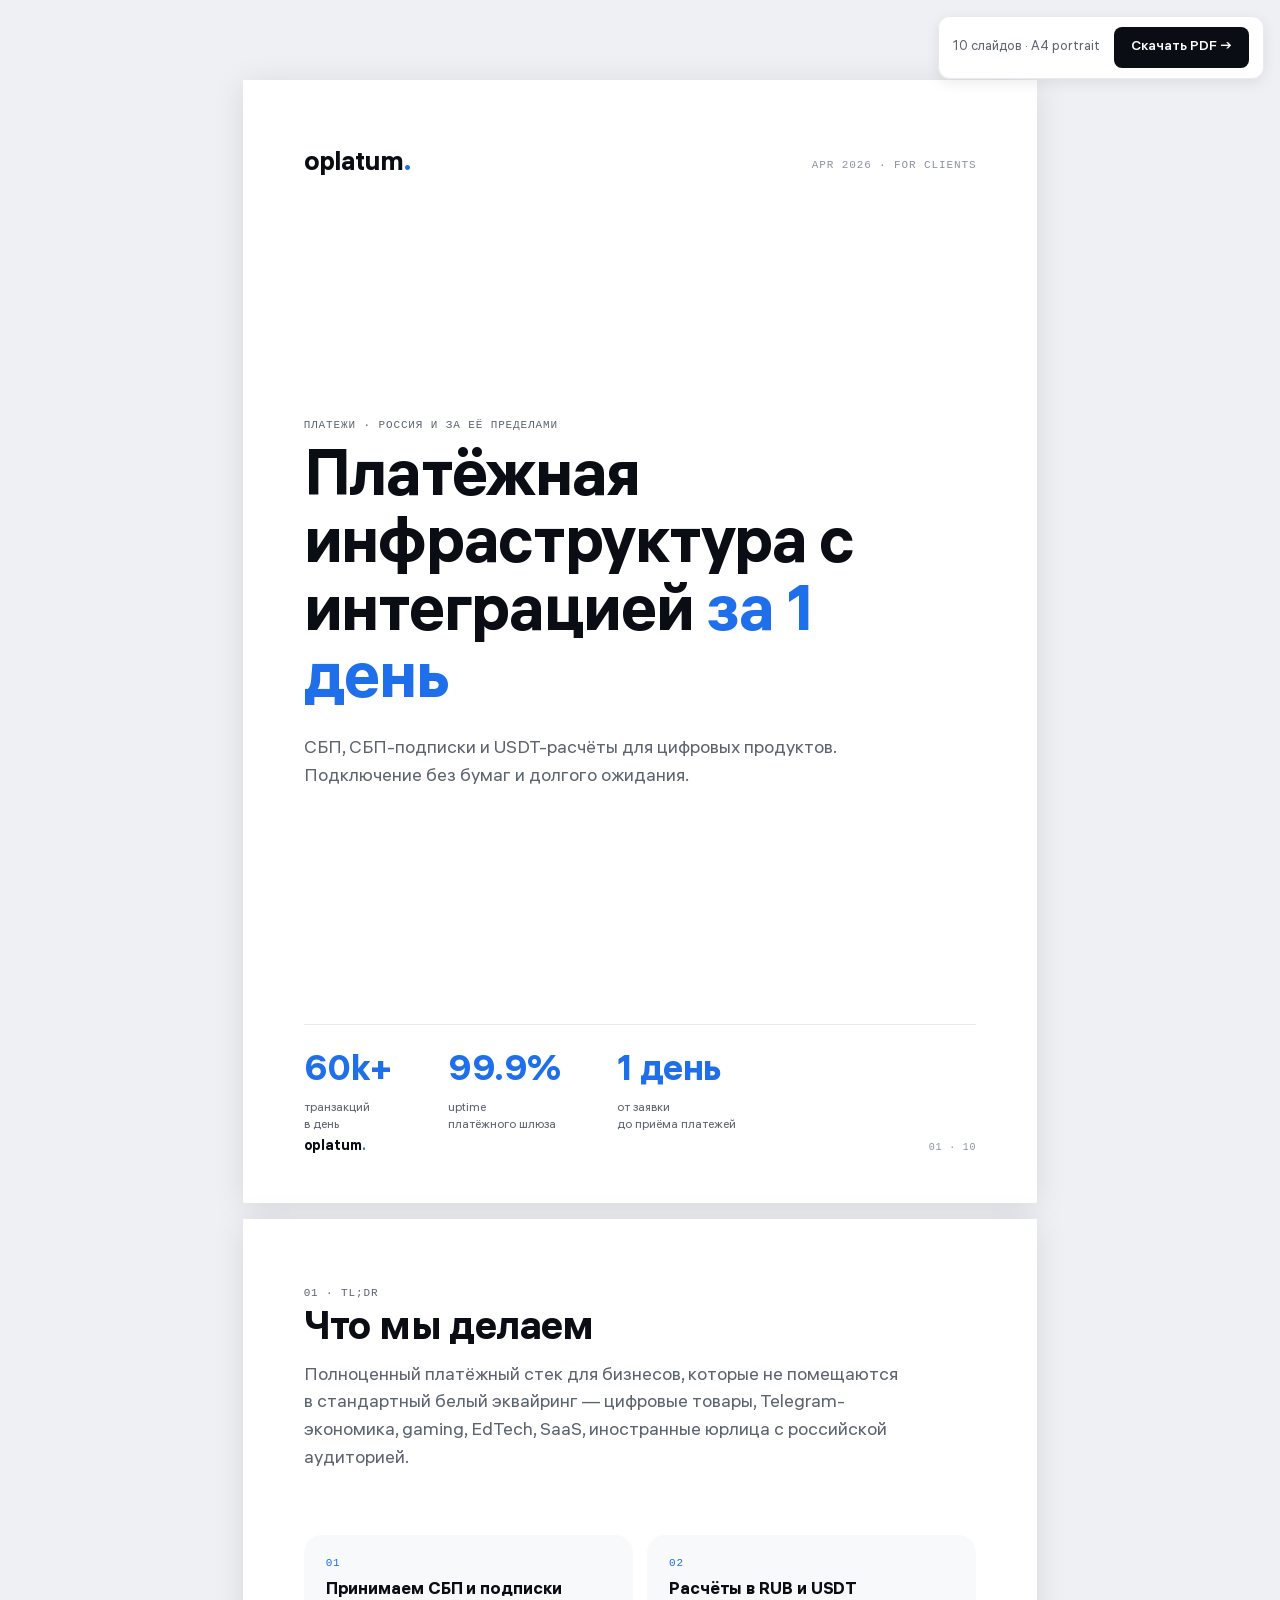
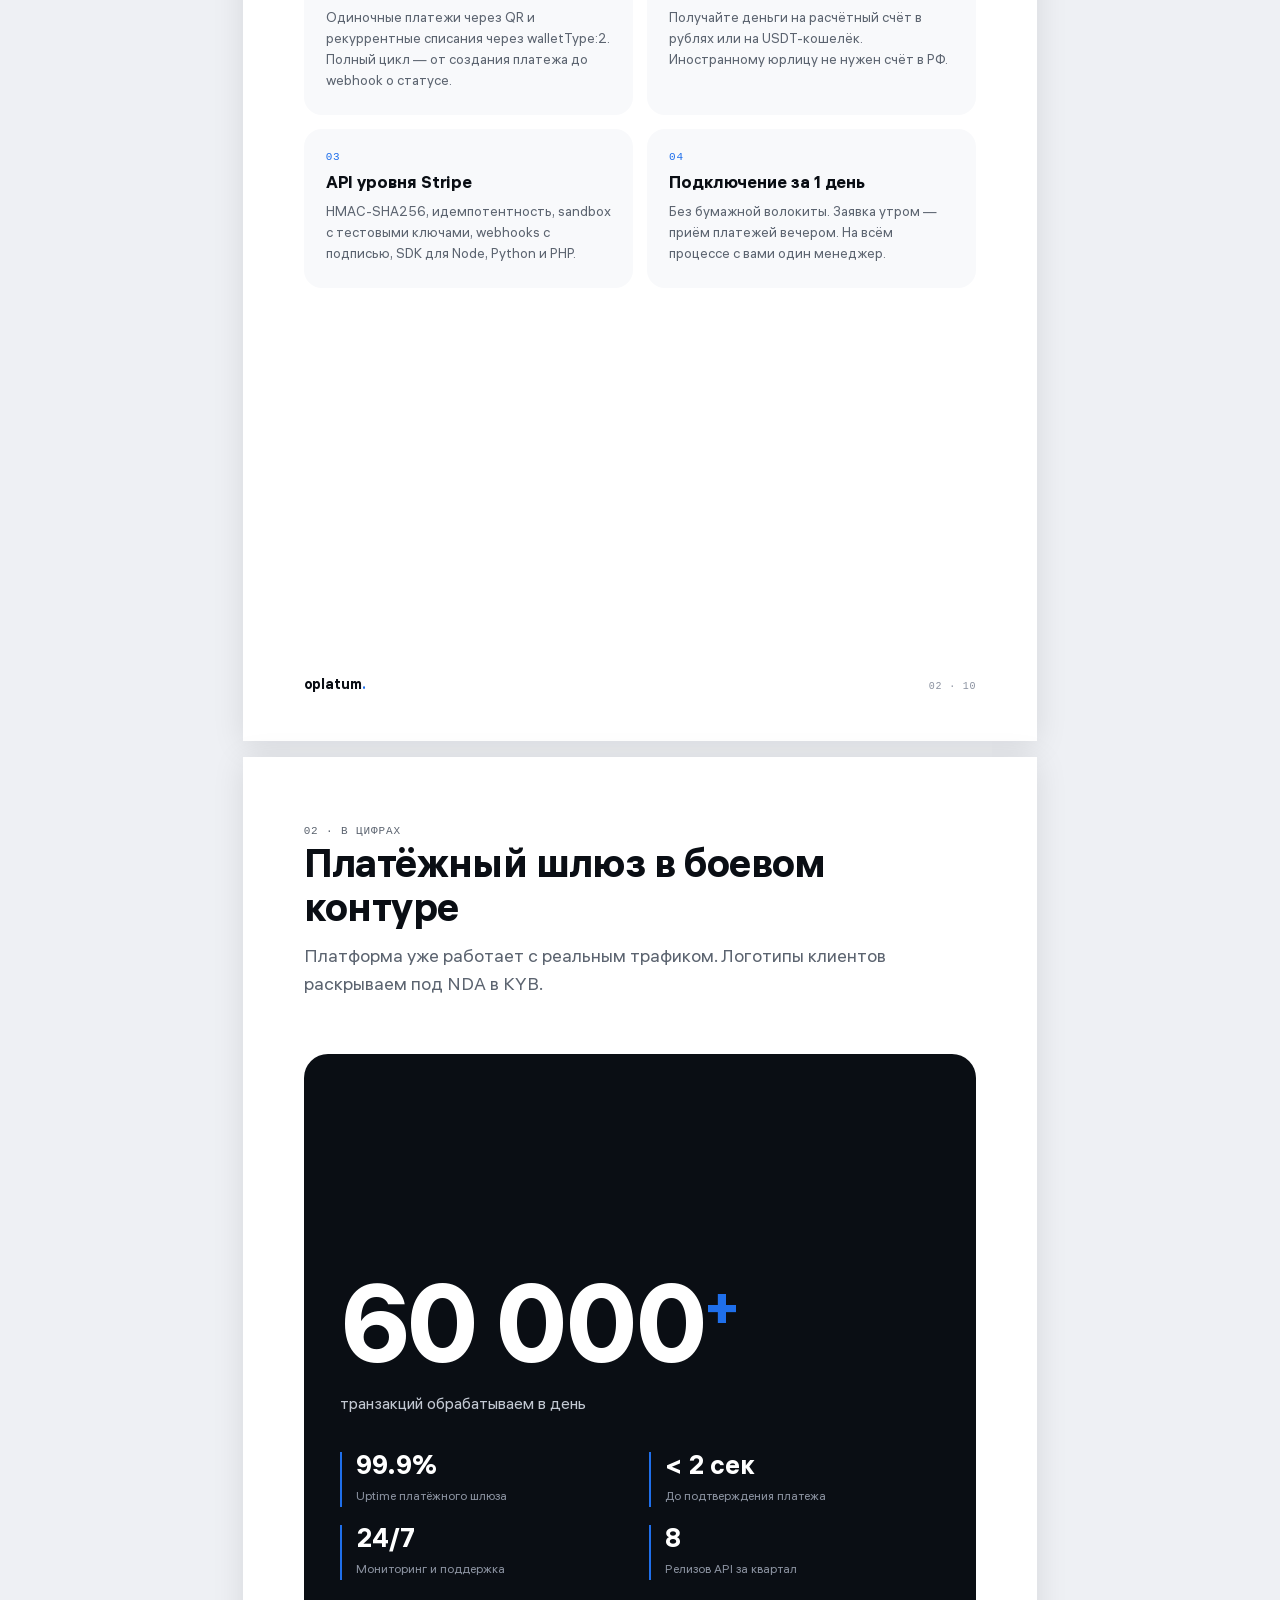
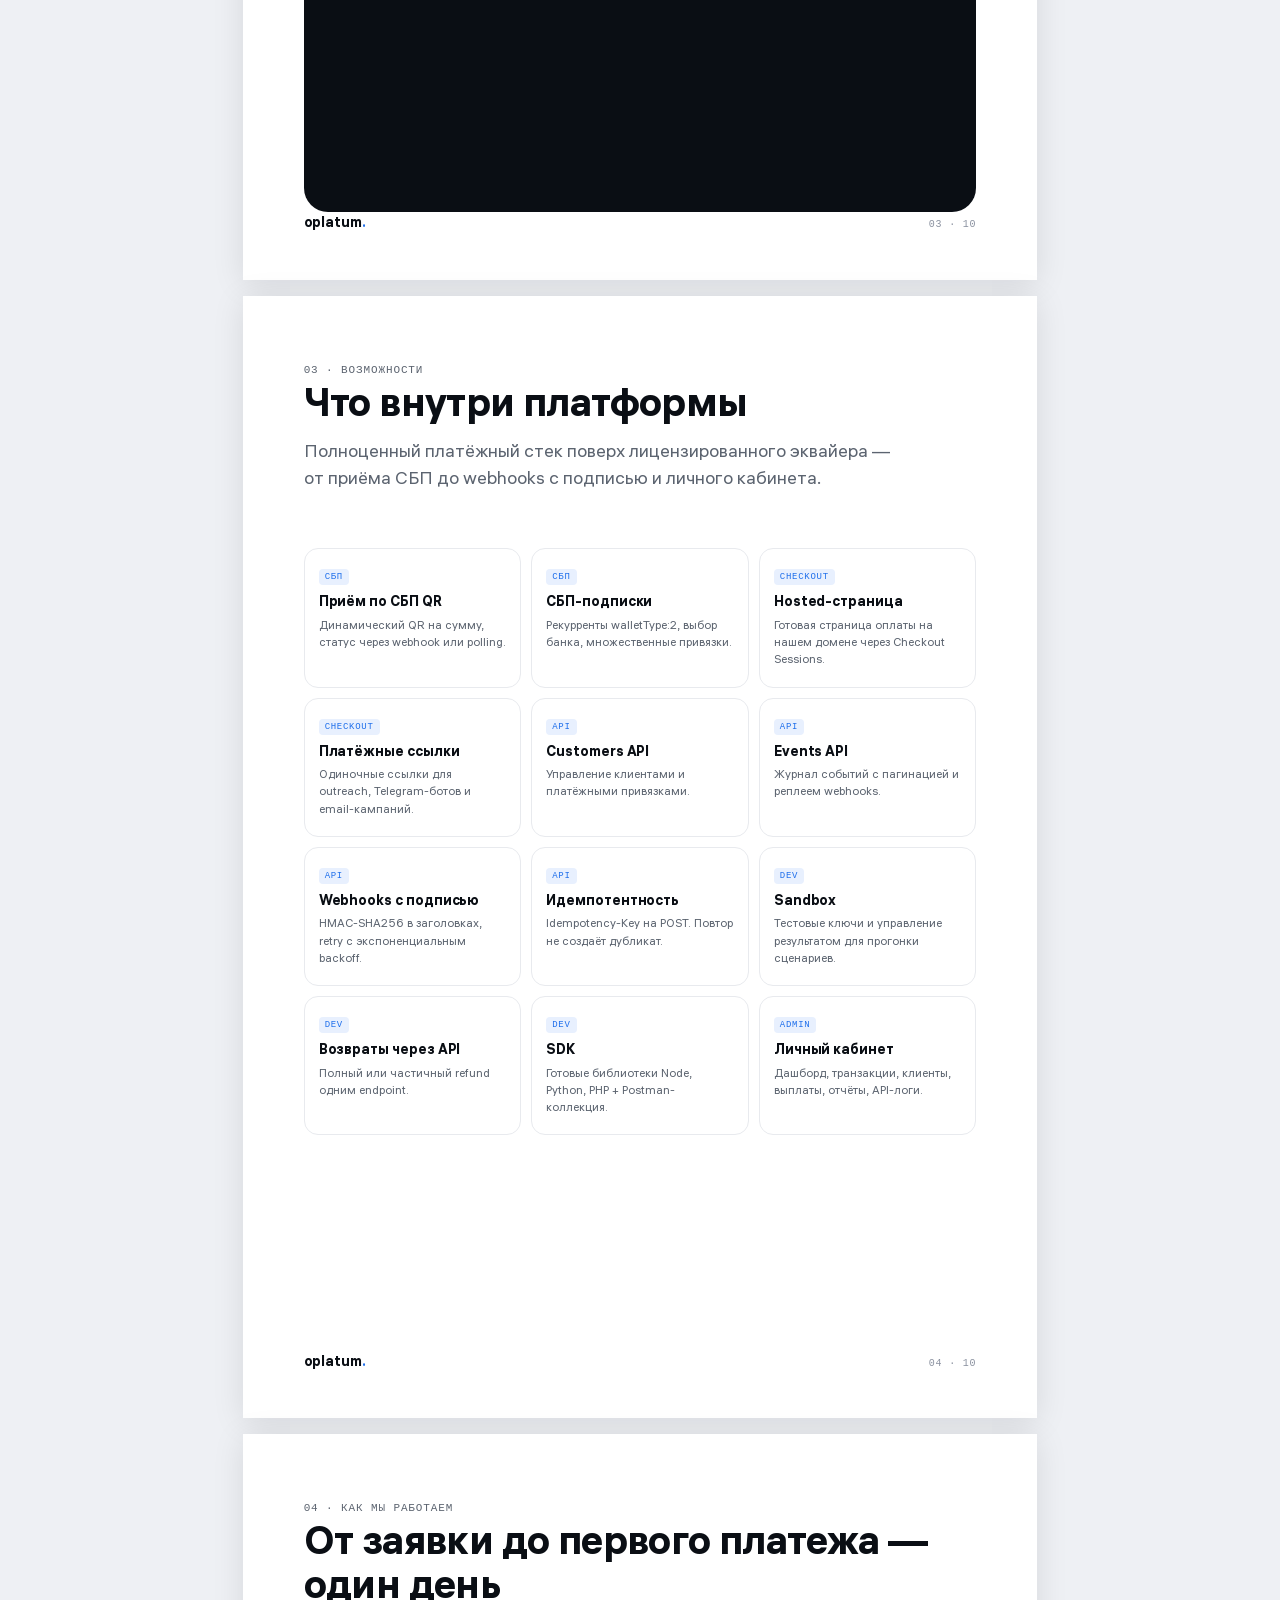
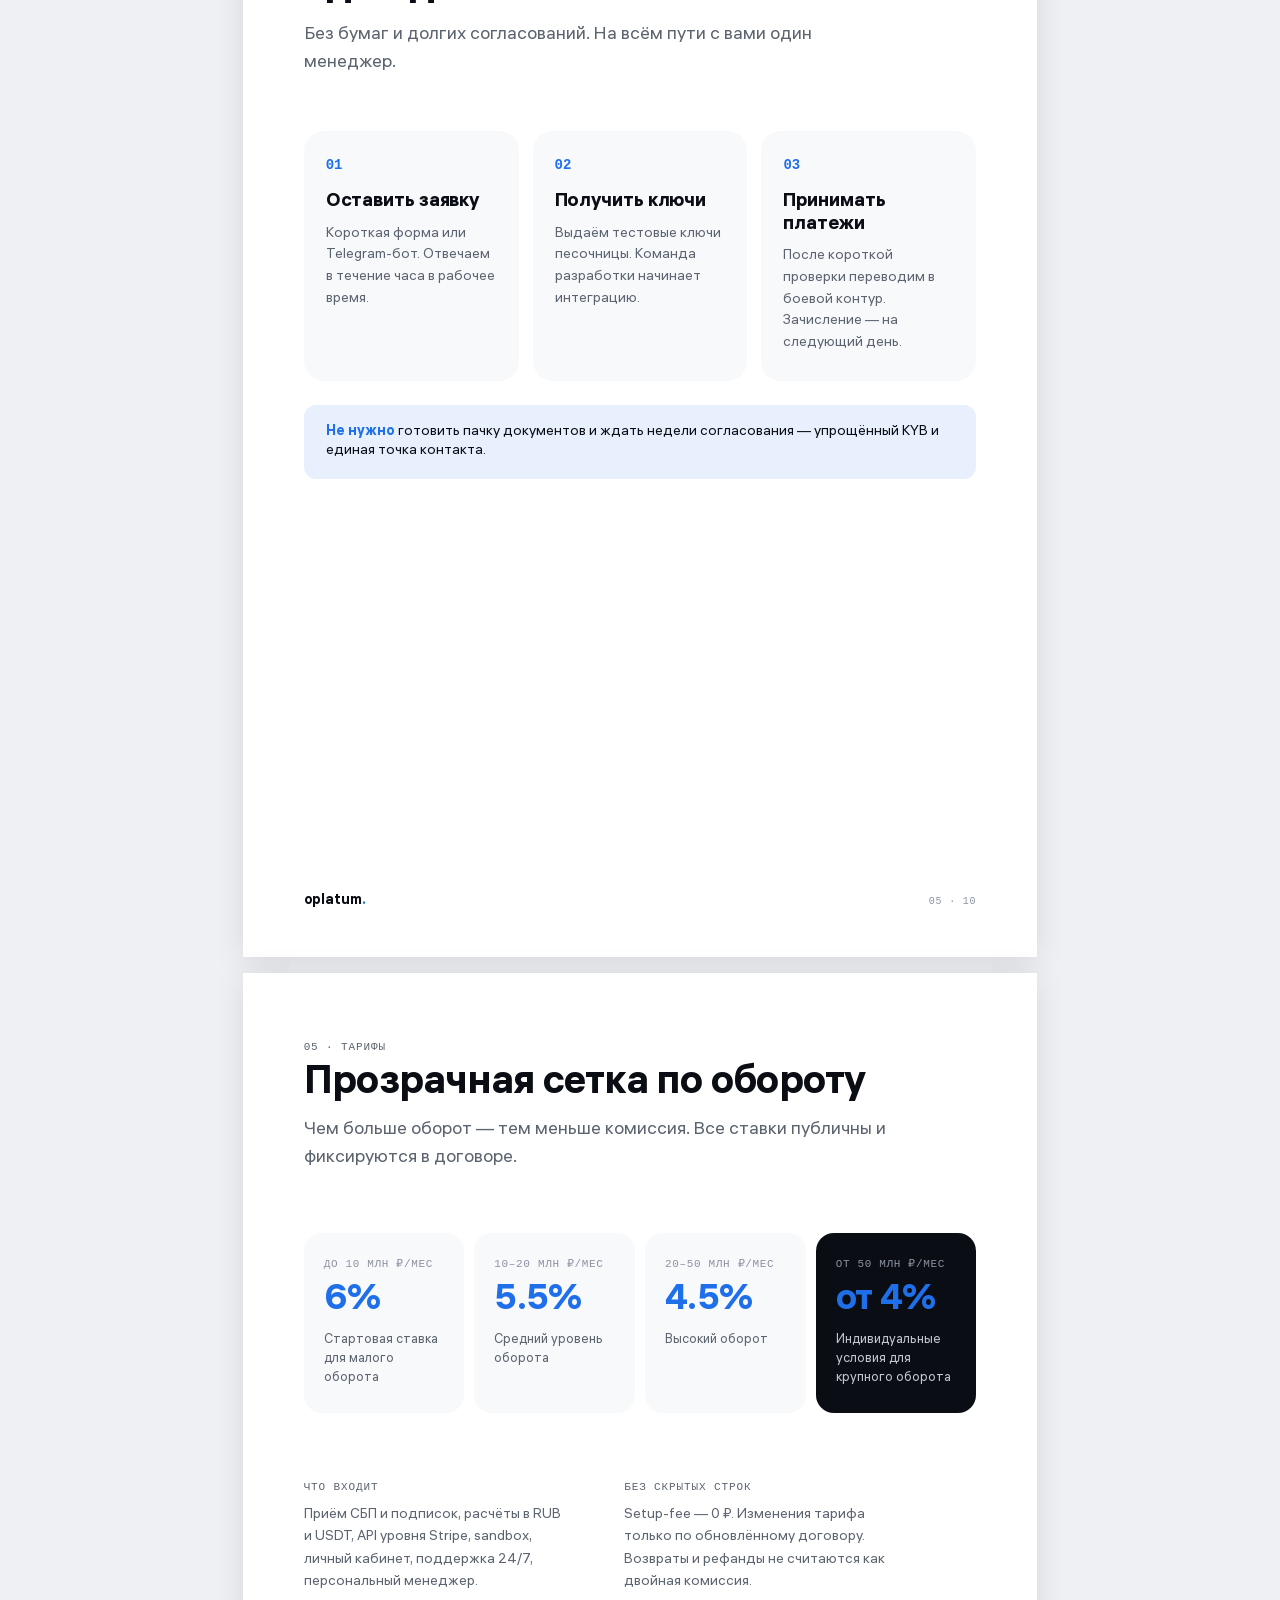
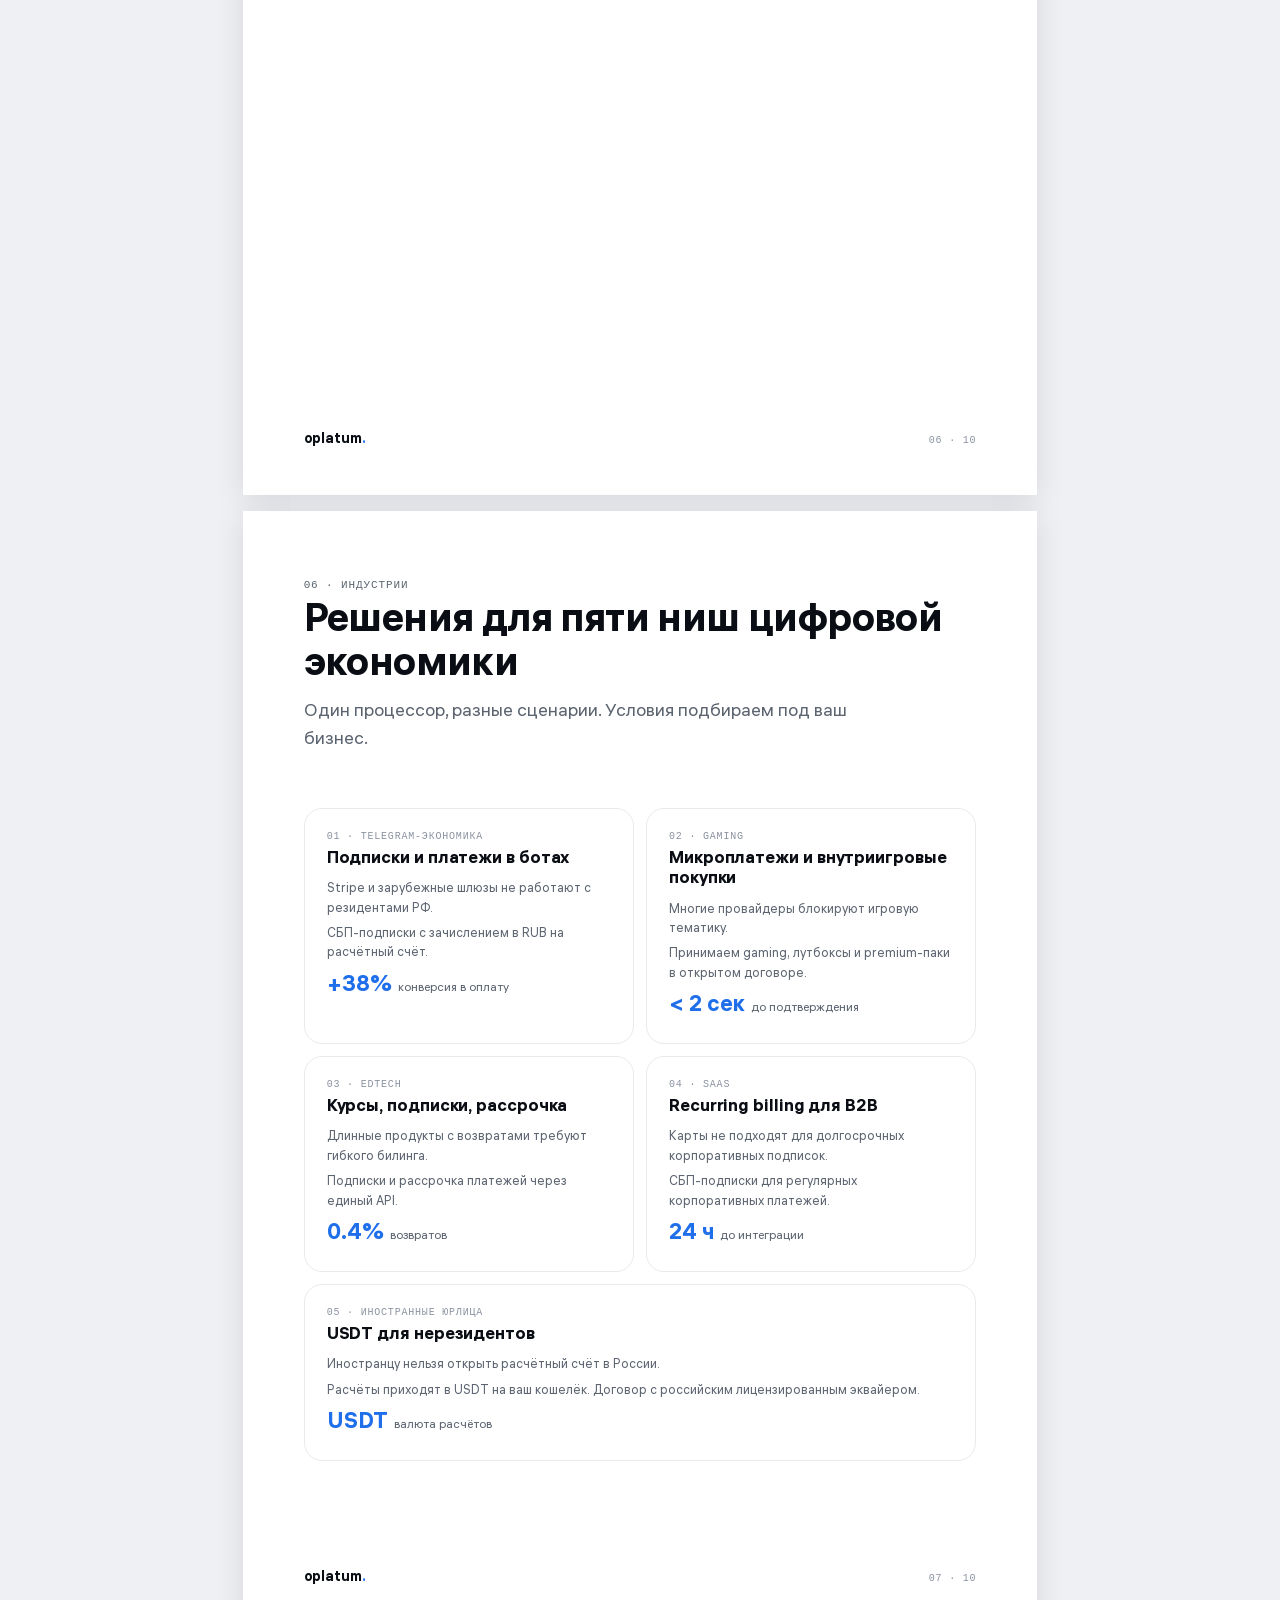
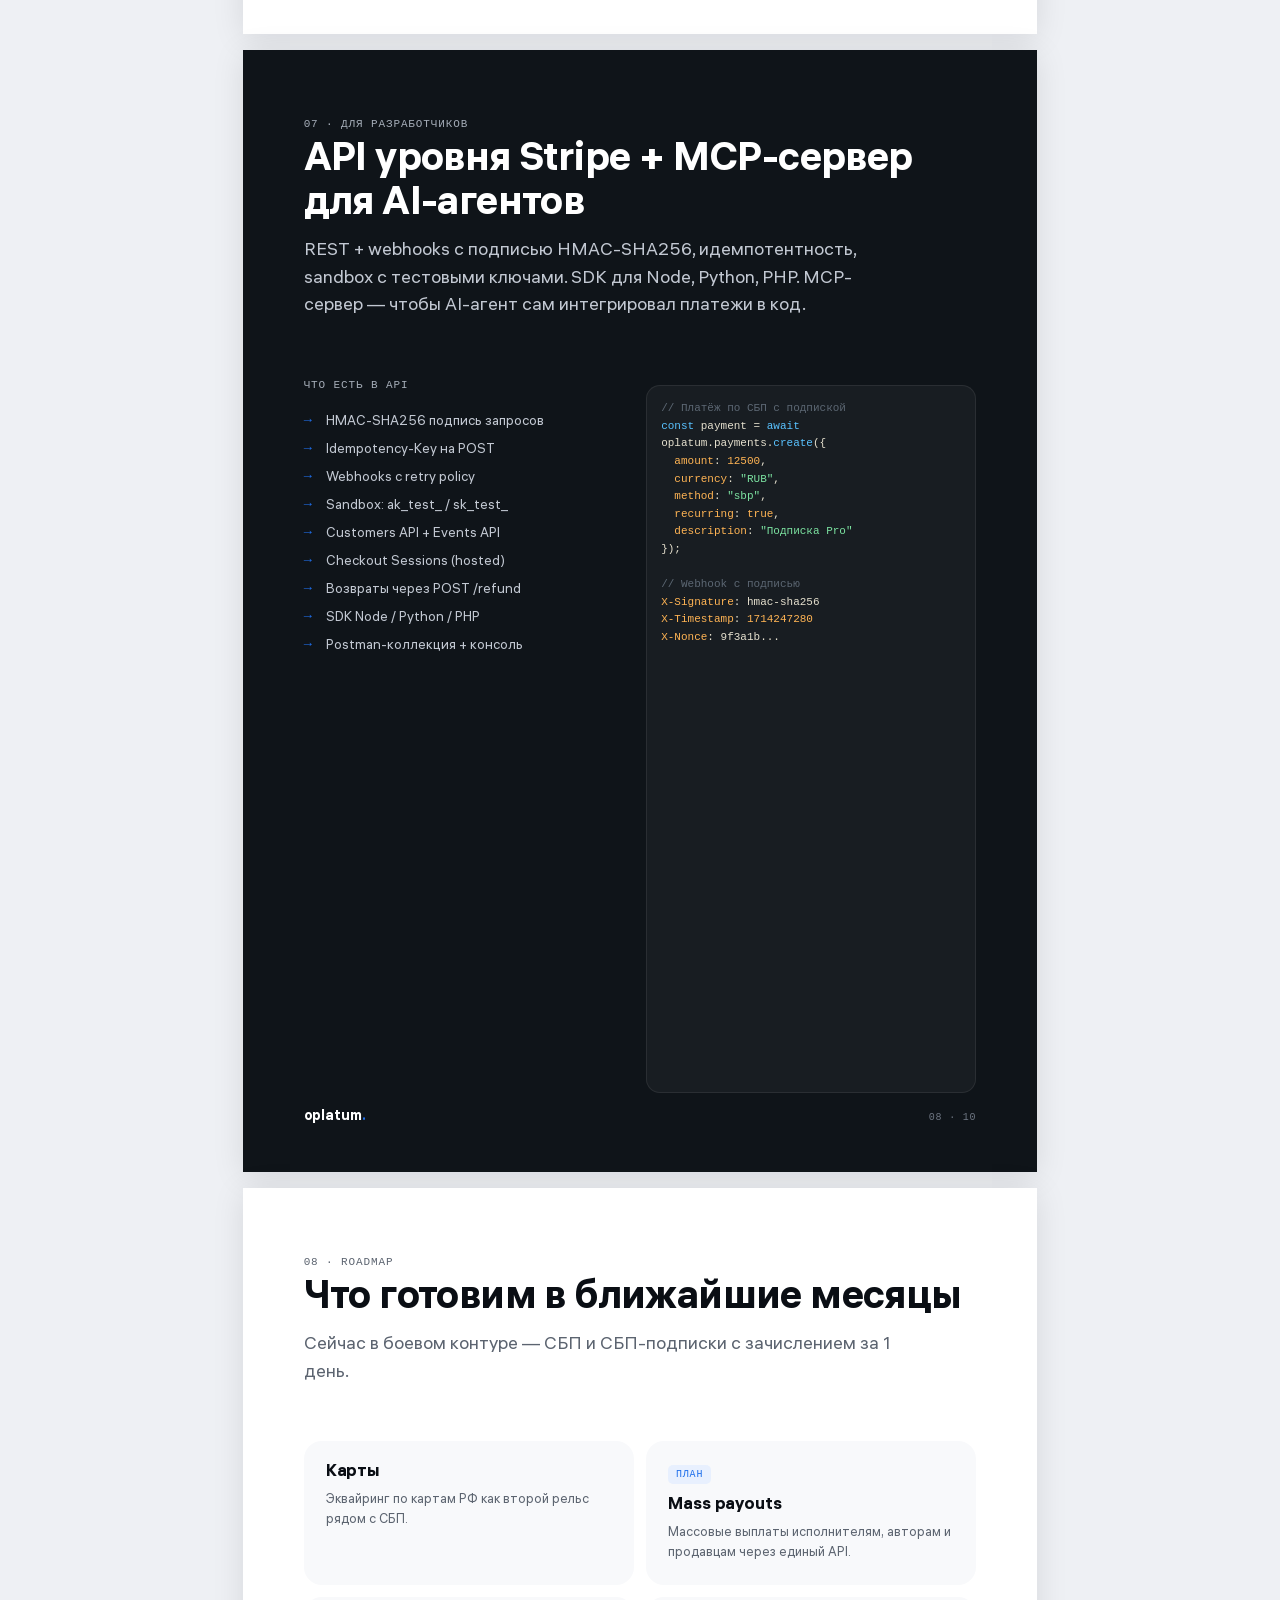
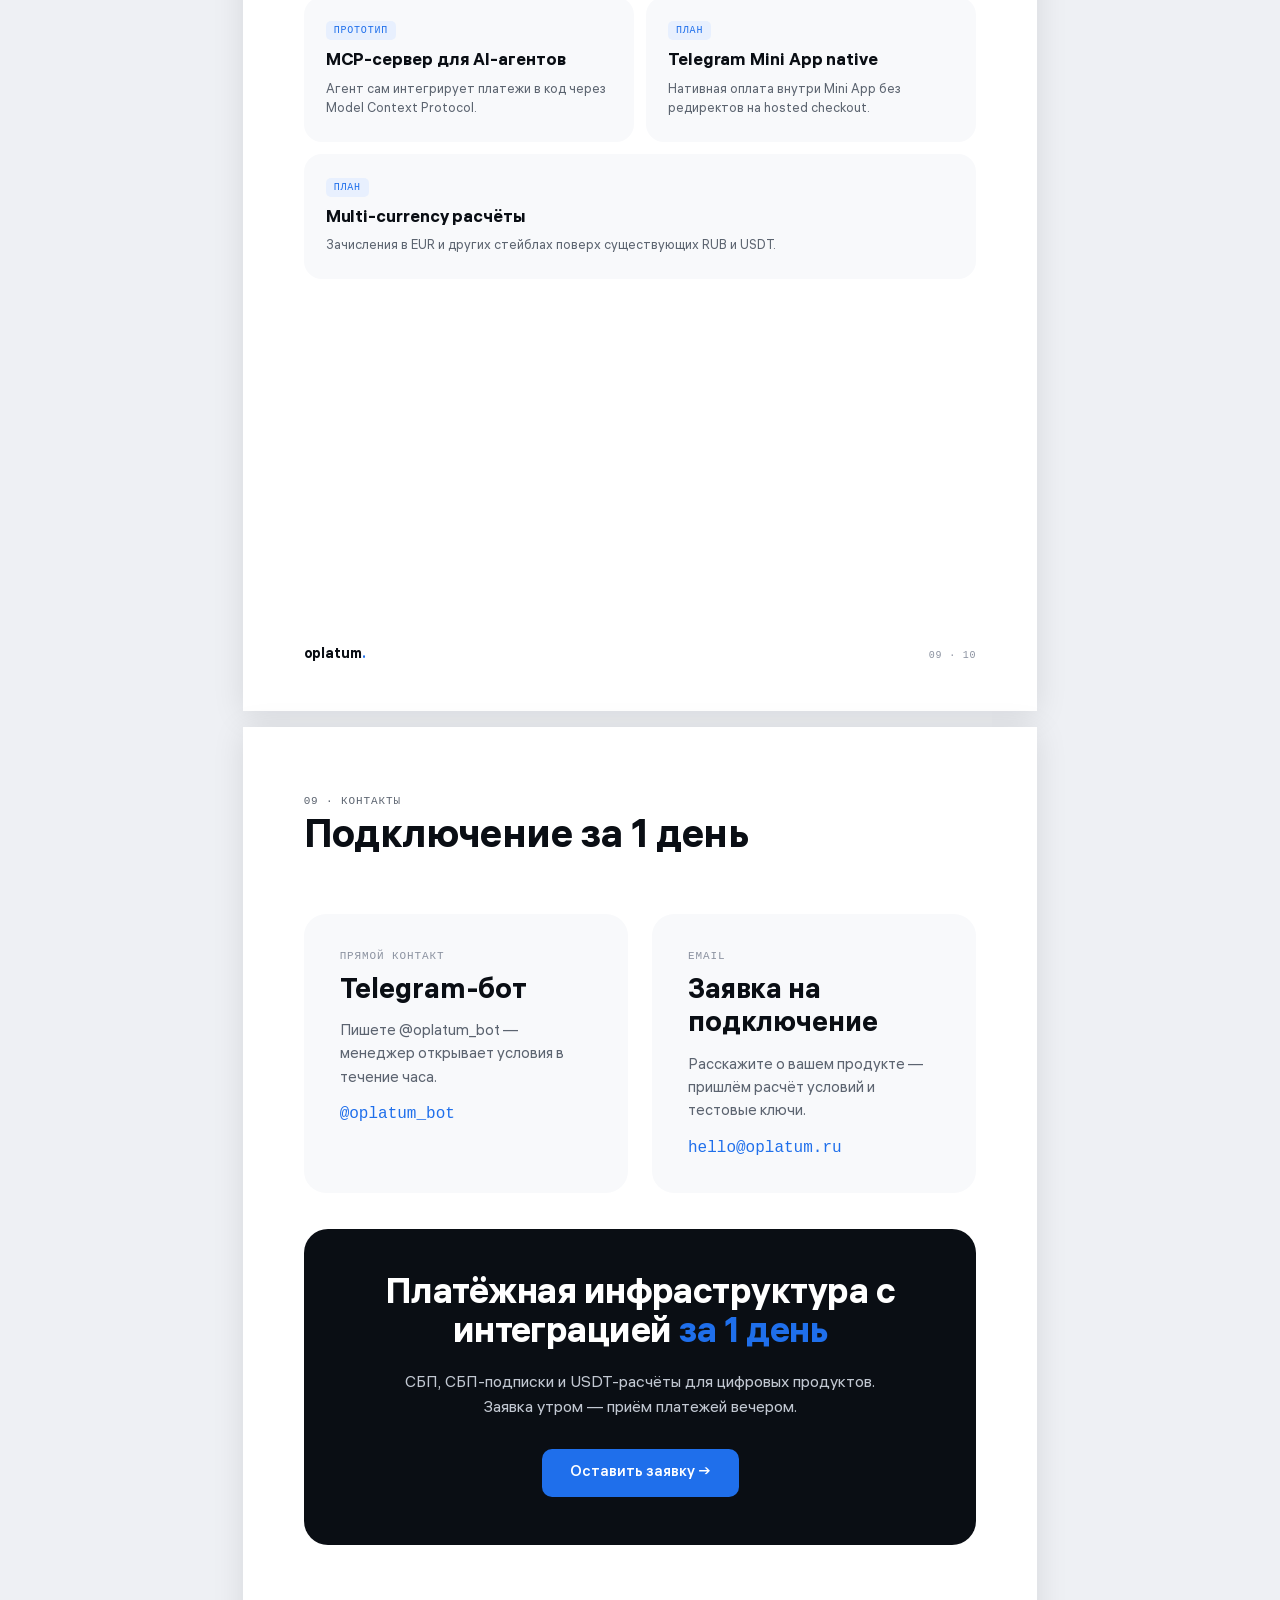
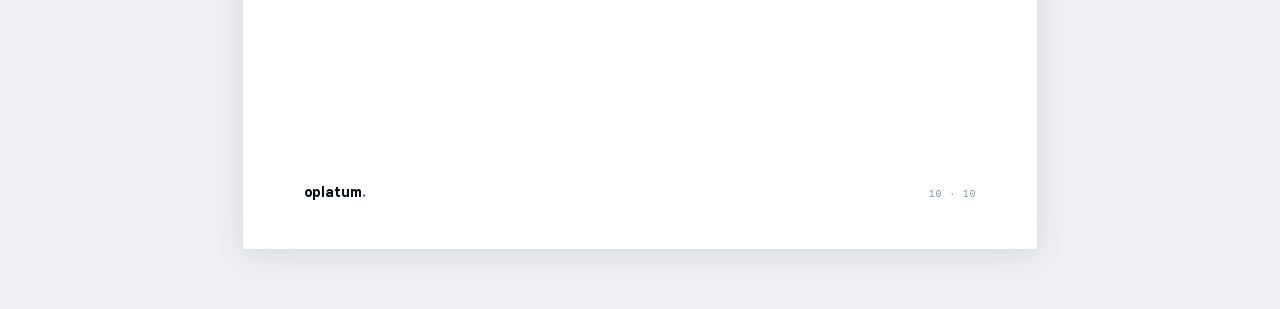
==== deck/index.html @ 724092c3 "add /deck — vertical A4 presentation (10 slides) with PDF print Standalone HTML presentation at /dec" ====
<!doctype html>
<html lang="ru">
<head>
<meta charset="utf-8">
<meta name="viewport" content="width=device-width, initial-scale=1">
<title>Oplatum — Презентация для клиентов</title>
<meta name="description" content="Платёжная инфраструктура с интеграцией за 1 день. СБП, СБП-подписки, USDT-расчёты. 60 000+ транзакций в день, uptime 99.9%.">
<style>
/* ============================================================
   Oplatum Deck — vertical A4 (210×297mm), 10 slides
   ============================================================ */

@font-face { font-family: 'ALS Hauss'; src: url('../fonts/ALSHauss-Light.ttf') format('truetype');   font-weight: 300; font-display: swap; }
@font-face { font-family: 'ALS Hauss'; src: url('../fonts/ALSHauss-Regular.ttf') format('truetype'); font-weight: 400; font-display: swap; }
@font-face { font-family: 'ALS Hauss'; src: url('../fonts/ALSHauss-Medium.ttf') format('truetype');  font-weight: 500; font-display: swap; }
@font-face { font-family: 'ALS Hauss'; src: url('../fonts/ALSHauss-Bold.ttf') format('truetype');    font-weight: 700; font-display: swap; }
@import url('https://fonts.googleapis.com/css2?family=JetBrains+Mono:wght@400;500&display=swap');

:root {
  --bg: #FFFFFF;
  --surface: #F8F9FB;
  --surface-2: #F1F3F6;
  --text: #0A0E14;
  --text-secondary: #5C6470;
  --text-muted: #8B92A0;
  --border: #E8EAEE;
  --border-strong: #D5D9E0;
  --accent: #1F6FEB;
  --highlight: #1F6FEB;
  --highlight-soft: #E8F0FE;
  --terminal-bg: #0F1419;
  --terminal-fg: #E6E1CF;
  --terminal-green: #7CE3A1;
  --terminal-amber: #FFB454;
  --terminal-muted: #5C6773;
  --font-display: 'ALS Hauss', -apple-system, BlinkMacSystemFont, 'Segoe UI', sans-serif;
  --font-body: 'ALS Hauss', -apple-system, BlinkMacSystemFont, 'Segoe UI', sans-serif;
  --font-mono: 'JetBrains Mono', ui-monospace, SFMono-Regular, Menlo, monospace;
}

* { box-sizing: border-box; }
html, body { margin: 0; padding: 0; background: #EEF0F4; color: var(--text); font-family: var(--font-body); -webkit-font-smoothing: antialiased; }

/* Toolbar (hidden when printing) */
.deck-toolbar {
  position: fixed; top: 16px; right: 16px; z-index: 100;
  display: flex; gap: 10px; align-items: center;
  background: rgba(255,255,255,0.96);
  backdrop-filter: blur(12px); -webkit-backdrop-filter: blur(12px);
  border: 1px solid var(--border);
  border-radius: 12px;
  padding: 10px 14px;
  box-shadow: 0 4px 14px rgba(10,14,20,0.08);
}
.deck-toolbar .hint { font-size: 13px; color: var(--text-secondary); margin-right: 4px; }
.btn-print {
  font-family: var(--font-body); font-weight: 500; font-size: 14px;
  background: var(--text); color: #FFF;
  border: 1px solid transparent; border-radius: 8px;
  padding: 10px 16px; cursor: pointer;
  display: inline-flex; align-items: center; gap: 8px;
  transition: all 200ms ease;
}
.btn-print:hover { background: #1F262E; }

/* Slide container — A4 portrait */
.deck { display: flex; flex-direction: column; align-items: center; gap: 16px; padding: 80px 16px 60px; }
.slide {
  width: 210mm; height: 297mm;
  background: var(--bg);
  position: relative; overflow: hidden;
  padding: 18mm 16mm;
  display: flex; flex-direction: column;
  box-shadow: 0 4px 30px rgba(10,14,20,0.10);
  break-inside: avoid;
}
.slide.dark { background: var(--terminal-bg); color: #FFF; }

/* Slide chrome */
.slide-head { display: flex; flex-direction: column; gap: 10px; margin-bottom: 14mm; }
.slide-foot {
  position: absolute; left: 16mm; right: 16mm; bottom: 12mm;
  display: flex; justify-content: space-between; align-items: center;
  font-family: var(--font-mono); font-size: 10px; color: var(--text-muted);
  text-transform: uppercase; letter-spacing: 0.08em;
}
.slide.dark .slide-foot { color: #6E7682; }
.slide-foot .wm { font-family: var(--font-display); font-weight: 700; font-size: 14px; color: var(--text); text-transform: none; letter-spacing: -0.01em; }
.slide.dark .slide-foot .wm { color: #FFF; }
.slide-foot .wm .dot { color: var(--highlight); }

/* Type */
.ovl { font-family: var(--font-mono); font-size: 11px; font-weight: 500; text-transform: uppercase; letter-spacing: 0.08em; color: var(--text-secondary); }
.slide.dark .ovl { color: #A5ADB8; }
h1, h2, h3 { font-family: var(--font-display); margin: 0; font-weight: 700; letter-spacing: -0.02em; line-height: 1.05; }
h1 { font-size: 56px; }
h2 { font-size: 40px; line-height: 1.1; letter-spacing: -0.015em; }
h3 { font-size: 22px; line-height: 1.2; letter-spacing: -0.005em; }
p { margin: 0; line-height: 1.55; }
.lead { font-size: 18px; color: var(--text-secondary); line-height: 1.55; max-width: 600px; }
.slide.dark .lead { color: #C2C8D2; }
.accent { color: var(--highlight); }

/* ===== Slide 1 — cover ===== */
.s-cover { justify-content: space-between; }
.s-cover .top { display: flex; justify-content: space-between; align-items: center; }
.s-cover .wm-big { font-weight: 700; font-size: 26px; letter-spacing: -0.025em; }
.s-cover .wm-big .dot { color: var(--highlight); }
.s-cover .stamp { font-family: var(--font-mono); font-size: 11px; color: var(--text-muted); text-transform: uppercase; letter-spacing: 0.08em; }
.s-cover .mid h1 { font-size: 64px; line-height: 1.05; max-width: 170mm; }
.s-cover .mid h1 .accent { color: var(--highlight); }
.s-cover .mid .lead { margin-top: 18px; max-width: 150mm; }
.s-cover .meta-row { display: flex; gap: 56px; padding-top: 24px; border-top: 1px solid var(--border); }
.s-cover .meta-num { font-size: 36px; font-weight: 700; color: var(--highlight); letter-spacing: -0.015em; }
.s-cover .meta-lbl { font-size: 12px; color: var(--text-secondary); margin-top: 4px; line-height: 1.4; }

/* ===== Slide 2 — TL;DR ===== */
.tldr-grid { display: grid; grid-template-columns: 1fr 1fr; gap: 14px; margin-top: 8px; }
.tldr-card { background: var(--surface); border-radius: 18px; padding: 22px; }
.tldr-card .num { font-family: var(--font-mono); font-size: 11px; color: var(--highlight); margin-bottom: 12px; font-weight: 500; letter-spacing: 0.08em; }
.tldr-card h3 { font-size: 17px; margin-bottom: 8px; }
.tldr-card p { font-size: 13.5px; color: var(--text-secondary); }

/* ===== Slide 3 — proof of concept ===== */
.proof-box { background: var(--text); color: #FFF; border-radius: 24px; padding: 36px; flex: 1; display: flex; flex-direction: column; justify-content: center; gap: 28px; }
.proof-headline { font-family: var(--font-display); font-size: 110px; font-weight: 700; line-height: 1; letter-spacing: -0.04em; }
.proof-headline .plus { color: var(--highlight); font-size: 56px; vertical-align: top; }
.proof-cap { font-size: 16px; color: #C2C8D2; }
.proof-stats { display: grid; grid-template-columns: repeat(2, 1fr); gap: 18px; margin-top: 8px; }
.proof-stat { padding-left: 14px; border-left: 2px solid var(--highlight); }
.proof-stat .v { font-size: 26px; font-weight: 700; color: #FFF; }
.proof-stat .l { font-size: 12px; color: #8B92A0; margin-top: 4px; line-height: 1.4; }

/* ===== Slide 4 — features grid ===== */
.feat-grid { display: grid; grid-template-columns: repeat(3, 1fr); gap: 10px; }
.feat { background: #FFF; border: 1px solid var(--border); border-radius: 14px; padding: 16px 14px; }
.feat .tag { display: inline-block; font-family: var(--font-mono); font-size: 9px; text-transform: uppercase; letter-spacing: 0.08em; color: var(--highlight); background: var(--highlight-soft); padding: 3px 6px; border-radius: 4px; margin-bottom: 10px; }
.feat h3 { font-size: 14px; margin: 0 0 6px; line-height: 1.25; }
.feat p { font-size: 11.5px; color: var(--text-secondary); line-height: 1.5; }

/* ===== Slide 5 — process steps ===== */
.steps { display: grid; grid-template-columns: 1fr 1fr 1fr; gap: 14px; }
.step { background: var(--surface); border-radius: 20px; padding: 26px 22px; }
.step .n { font-family: var(--font-mono); font-weight: 700; font-size: 14px; color: var(--highlight); margin-bottom: 18px; }
.step h3 { font-size: 19px; margin: 0 0 10px; }
.step p { font-size: 14px; color: var(--text-secondary); }
.steps-note { margin-top: 24px; padding: 18px 22px; background: var(--highlight-soft); border-radius: 12px; }
.steps-note b { color: var(--highlight); }
.steps-note { font-size: 14px; color: var(--text); }

/* ===== Slide 6 — pricing ladder ===== */
.tariffs { display: grid; grid-template-columns: repeat(4, 1fr); gap: 10px; margin-top: 8px; }
.tariff { background: var(--surface); border-radius: 18px; padding: 24px 20px; text-align: left; }
.tariff.featured { background: var(--text); color: #FFF; }
.tariff .vol { font-family: var(--font-mono); font-size: 11px; color: var(--text-muted); text-transform: uppercase; letter-spacing: 0.06em; margin-bottom: 14px; }
.tariff.featured .vol { color: #8B92A0; }
.tariff .rate { font-size: 36px; font-weight: 700; line-height: 1; letter-spacing: -0.02em; color: var(--highlight); margin-bottom: 12px; }
.tariff.featured .rate { color: var(--highlight); }
.tariff .desc { font-size: 13px; color: var(--text-secondary); line-height: 1.45; }
.tariff.featured .desc { color: #C2C8D2; }

/* ===== Slide 7 — industries ===== */
.ind-grid { display: grid; grid-template-columns: 1fr 1fr; gap: 12px; }
.ind { background: #FFF; border: 1px solid var(--border); border-radius: 18px; padding: 22px; }
.ind .ovl-mini { font-family: var(--font-mono); font-size: 10px; color: var(--text-muted); text-transform: uppercase; letter-spacing: 0.08em; margin-bottom: 8px; }
.ind h3 { font-size: 17px; margin: 0 0 10px; }
.ind p { font-size: 12.5px; color: var(--text-secondary); margin-bottom: 6px; }
.ind .metric { font-size: 22px; font-weight: 700; color: var(--highlight); margin-top: 8px; }
.ind .metric span { font-family: var(--font-body); font-size: 12px; color: var(--text-secondary); margin-left: 6px; font-weight: 400; }

/* ===== Slide 8 — dev ===== */
.dev-block { display: grid; grid-template-columns: 1fr 1.05fr; gap: 28px; align-items: stretch; flex: 1; }
.dev-block ul { list-style: none; padding: 0; margin: 18px 0 0; display: flex; flex-direction: column; gap: 10px; }
.dev-block li { font-size: 13.5px; color: #C2C8D2; padding-left: 22px; position: relative; }
.dev-block li::before { content: '→'; position: absolute; left: 0; color: var(--highlight); font-family: var(--font-mono); }
.codeblock { background: rgba(255,255,255,0.04); border: 1px solid rgba(255,255,255,0.08); border-radius: 14px; padding: 14px; font-family: var(--font-mono); font-size: 11px; line-height: 1.6; color: var(--terminal-fg); white-space: pre-wrap; align-self: stretch; }
.codeblock .com { color: var(--terminal-muted); }
.codeblock .key { color: var(--terminal-amber); }
.codeblock .str { color: var(--terminal-green); }
.codeblock .fn  { color: #59C2FF; }
.codeblock .num { color: var(--terminal-amber); }

/* ===== Slide 9 — roadmap ===== */
.rm-grid { display: grid; grid-template-columns: repeat(2, 1fr); gap: 12px; }
.rm-card { background: var(--surface); border-radius: 18px; padding: 22px; }
.rm-card .stt { display: inline-block; font-family: var(--font-mono); font-size: 10px; color: var(--highlight); background: var(--highlight-soft); padding: 4px 8px; border-radius: 5px; margin-bottom: 12px; text-transform: uppercase; letter-spacing: 0.08em; }
.rm-card h3 { font-size: 17px; margin: 0 0 8px; }
.rm-card p { font-size: 13px; color: var(--text-secondary); line-height: 1.5; }

/* ===== Slide 10 — contacts ===== */
.contacts { display: flex; flex-direction: column; gap: 36px; }
.contacts-row { display: flex; gap: 24px; }
.contact-block { flex: 1; background: var(--surface); border-radius: 22px; padding: 36px; }
.contact-block .ovl-mini { font-family: var(--font-mono); font-size: 11px; color: var(--text-muted); text-transform: uppercase; letter-spacing: 0.08em; margin-bottom: 14px; }
.contact-block h3 { font-size: 28px; margin: 0 0 12px; }
.contact-block p { font-size: 15px; color: var(--text-secondary); }
.contact-block a { display: block; font-family: var(--font-mono); font-size: 16px; color: var(--highlight); margin-top: 14px; text-decoration: none; }
.cta-final { background: var(--text); color: #FFF; border-radius: 24px; padding: 48px 40px; text-align: center; }
.cta-final h2 { font-size: 36px; line-height: 1.1; margin-bottom: 16px; color: #FFF; }
.cta-final p { font-size: 16px; color: #C2C8D2; margin-bottom: 28px; max-width: 480px; margin-left: auto; margin-right: auto; }
.cta-final a { display: inline-block; background: var(--highlight); color: #FFF; font-weight: 500; padding: 14px 28px; border-radius: 10px; text-decoration: none; font-size: 15px; }

/* ============================================================
   PRINT — convert to A4 portrait, hide chrome
   ============================================================ */
@page { size: A4 portrait; margin: 0; }

@media print {
  html, body { background: #FFF; }
  .deck-toolbar { display: none !important; }
  .deck { padding: 0; gap: 0; }
  .slide {
    box-shadow: none;
    page-break-after: always;
    break-after: page;
    margin: 0;
  }
  .slide:last-child { page-break-after: auto; break-after: auto; }
}

/* Screen-only narrow: scale slides on small viewports */
@media (max-width: 800px) {
  .deck { padding: 60px 8px 40px; }
  .slide { transform: scale(0.7); transform-origin: top center; margin-bottom: -90mm; }
}
</style>
</head>
<body>

<div class="deck-toolbar">
  <span class="hint">10 слайдов · A4 portrait</span>
  <button class="btn-print" onclick="window.print()">Скачать PDF →</button>
</div>

<div class="deck">

<!-- ===== Slide 1 — cover ===== -->
<section class="slide s-cover">
  <div class="top">
    <span class="wm-big">oplatum<span class="dot">.</span></span>
    <span class="stamp">Apr 2026 · for clients</span>
  </div>
  <div class="mid">
    <span class="ovl">Платежи · Россия и за её пределами</span>
    <h1 style="margin-top: 14px;">Платёжная инфраструктура с интеграцией <span class="accent">за 1 день</span></h1>
    <p class="lead">СБП, СБП-подписки и USDT-расчёты для цифровых продуктов. Подключение без бумаг и долгого ожидания.</p>
  </div>
  <div class="meta-row">
    <div>
      <div class="meta-num">60k+</div>
      <div class="meta-lbl">транзакций<br>в день</div>
    </div>
    <div>
      <div class="meta-num">99.9%</div>
      <div class="meta-lbl">uptime<br>платёжного шлюза</div>
    </div>
    <div>
      <div class="meta-num">1 день</div>
      <div class="meta-lbl">от заявки<br>до приёма платежей</div>
    </div>
  </div>
  <footer class="slide-foot"><span class="wm">oplatum<span class="dot">.</span></span><span>01 · 10</span></footer>
</section>

<!-- ===== Slide 2 — TL;DR ===== -->
<section class="slide">
  <div class="slide-head">
    <span class="ovl">01 · TL;DR</span>
    <h2>Что мы делаем</h2>
    <p class="lead">Полноценный платёжный стек для бизнесов, которые не помещаются в стандартный белый эквайринг — цифровые товары, Telegram-экономика, gaming, EdTech, SaaS, иностранные юрлица с российской аудиторией.</p>
  </div>
  <div class="tldr-grid">
    <div class="tldr-card">
      <div class="num">01</div>
      <h3>Принимаем СБП и подписки</h3>
      <p>Одиночные платежи через QR и рекуррентные списания через walletType:2. Полный цикл — от создания платежа до webhook о статусе.</p>
    </div>
    <div class="tldr-card">
      <div class="num">02</div>
      <h3>Расчёты в RUB и USDT</h3>
      <p>Получайте деньги на расчётный счёт в рублях или на USDT-кошелёк. Иностранному юрлицу не нужен счёт в РФ.</p>
    </div>
    <div class="tldr-card">
      <div class="num">03</div>
      <h3>API уровня Stripe</h3>
      <p>HMAC-SHA256, идемпотентность, sandbox с тестовыми ключами, webhooks с подписью, SDK для Node, Python и PHP.</p>
    </div>
    <div class="tldr-card">
      <div class="num">04</div>
      <h3>Подключение за 1 день</h3>
      <p>Без бумажной волокиты. Заявка утром — приём платежей вечером. На всём процессе с вами один менеджер.</p>
    </div>
  </div>
  <footer class="slide-foot"><span class="wm">oplatum<span class="dot">.</span></span><span>02 · 10</span></footer>
</section>

<!-- ===== Slide 3 — Proof of concept ===== -->
<section class="slide">
  <div class="slide-head">
    <span class="ovl">02 · В цифрах</span>
    <h2>Платёжный шлюз в боевом контуре</h2>
    <p class="lead">Платформа уже работает с реальным трафиком. Логотипы клиентов раскрываем под NDA в KYB.</p>
  </div>
  <div class="proof-box">
    <div>
      <div class="proof-headline">60 000<span class="plus">+</span></div>
      <div class="proof-cap">транзакций обрабатываем в день</div>
    </div>
    <div class="proof-stats">
      <div class="proof-stat">
        <div class="v">99.9%</div>
        <div class="l">Uptime платёжного шлюза</div>
      </div>
      <div class="proof-stat">
        <div class="v">&lt; 2 сек</div>
        <div class="l">До подтверждения платежа</div>
      </div>
      <div class="proof-stat">
        <div class="v">24/7</div>
        <div class="l">Мониторинг и поддержка</div>
      </div>
      <div class="proof-stat">
        <div class="v">8</div>
        <div class="l">Релизов API за квартал</div>
      </div>
    </div>
  </div>
  <footer class="slide-foot"><span class="wm">oplatum<span class="dot">.</span></span><span>03 · 10</span></footer>
</section>

<!-- ===== Slide 4 — Features ===== -->
<section class="slide">
  <div class="slide-head">
    <span class="ovl">03 · Возможности</span>
    <h2>Что внутри платформы</h2>
    <p class="lead">Полноценный платёжный стек поверх лицензированного эквайера — от приёма СБП до webhooks с подписью и личного кабинета.</p>
  </div>
  <div class="feat-grid">
    <div class="feat"><div class="tag">СБП</div><h3>Приём по СБП QR</h3><p>Динамический QR на сумму, статус через webhook или polling.</p></div>
    <div class="feat"><div class="tag">СБП</div><h3>СБП-подписки</h3><p>Рекурренты walletType:2, выбор банка, множественные привязки.</p></div>
    <div class="feat"><div class="tag">Checkout</div><h3>Hosted-страница</h3><p>Готовая страница оплаты на нашем домене через Checkout Sessions.</p></div>
    <div class="feat"><div class="tag">Checkout</div><h3>Платёжные ссылки</h3><p>Одиночные ссылки для outreach, Telegram-ботов и email-кампаний.</p></div>
    <div class="feat"><div class="tag">API</div><h3>Customers API</h3><p>Управление клиентами и платёжными привязками.</p></div>
    <div class="feat"><div class="tag">API</div><h3>Events API</h3><p>Журнал событий с пагинацией и реплеем webhooks.</p></div>
    <div class="feat"><div class="tag">API</div><h3>Webhooks с подписью</h3><p>HMAC-SHA256 в заголовках, retry с экспоненциальным backoff.</p></div>
    <div class="feat"><div class="tag">API</div><h3>Идемпотентность</h3><p>Idempotency-Key на POST. Повтор не создаёт дубликат.</p></div>
    <div class="feat"><div class="tag">Dev</div><h3>Sandbox</h3><p>Тестовые ключи и управление результатом для прогонки сценариев.</p></div>
    <div class="feat"><div class="tag">Dev</div><h3>Возвраты через API</h3><p>Полный или частичный refund одним endpoint.</p></div>
    <div class="feat"><div class="tag">Dev</div><h3>SDK</h3><p>Готовые библиотеки Node, Python, PHP + Postman-коллекция.</p></div>
    <div class="feat"><div class="tag">Admin</div><h3>Личный кабинет</h3><p>Дашборд, транзакции, клиенты, выплаты, отчёты, API-логи.</p></div>
  </div>
  <footer class="slide-foot"><span class="wm">oplatum<span class="dot">.</span></span><span>04 · 10</span></footer>
</section>

<!-- ===== Slide 5 — Process ===== -->
<section class="slide">
  <div class="slide-head">
    <span class="ovl">04 · Как мы работаем</span>
    <h2>От заявки до первого платежа — один день</h2>
    <p class="lead">Без бумаг и долгих согласований. На всём пути с вами один менеджер.</p>
  </div>
  <div class="steps">
    <div class="step"><div class="n">01</div><h3>Оставить заявку</h3><p>Короткая форма или Telegram-бот. Отвечаем в течение часа в рабочее время.</p></div>
    <div class="step"><div class="n">02</div><h3>Получить ключи</h3><p>Выдаём тестовые ключи песочницы. Команда разработки начинает интеграцию.</p></div>
    <div class="step"><div class="n">03</div><h3>Принимать платежи</h3><p>После короткой проверки переводим в боевой контур. Зачисление — на следующий день.</p></div>
  </div>
  <div class="steps-note"><b>Не нужно</b> готовить пачку документов и ждать недели согласования — упрощённый KYB и единая точка контакта.</div>
  <footer class="slide-foot"><span class="wm">oplatum<span class="dot">.</span></span><span>05 · 10</span></footer>
</section>

<!-- ===== Slide 6 — Pricing ===== -->
<section class="slide">
  <div class="slide-head">
    <span class="ovl">05 · Тарифы</span>
    <h2>Прозрачная сетка по обороту</h2>
    <p class="lead">Чем больше оборот — тем меньше комиссия. Все ставки публичны и фиксируются в договоре.</p>
  </div>
  <div class="tariffs">
    <div class="tariff">
      <div class="vol">До 10 млн ₽/мес</div>
      <div class="rate">6%</div>
      <div class="desc">Стартовая ставка для малого оборота</div>
    </div>
    <div class="tariff">
      <div class="vol">10–20 млн ₽/мес</div>
      <div class="rate">5.5%</div>
      <div class="desc">Средний уровень оборота</div>
    </div>
    <div class="tariff">
      <div class="vol">20–50 млн ₽/мес</div>
      <div class="rate">4.5%</div>
      <div class="desc">Высокий оборот</div>
    </div>
    <div class="tariff featured">
      <div class="vol">От 50 млн ₽/мес</div>
      <div class="rate">от 4%</div>
      <div class="desc">Индивидуальные условия для крупного оборота</div>
    </div>
  </div>
  <div style="margin-top: 18mm; display: flex; gap: 56px;">
    <div>
      <div class="ovl">Что входит</div>
      <p style="font-size: 14px; color: var(--text-secondary); margin-top: 12px; max-width: 70mm; line-height: 1.6;">Приём СБП и подписок, расчёты в RUB и USDT, API уровня Stripe, sandbox, личный кабинет, поддержка 24/7, персональный менеджер.</p>
    </div>
    <div>
      <div class="ovl">Без скрытых строк</div>
      <p style="font-size: 14px; color: var(--text-secondary); margin-top: 12px; max-width: 70mm; line-height: 1.6;">Setup-fee — 0 ₽. Изменения тарифа только по обновлённому договору. Возвраты и рефанды не считаются как двойная комиссия.</p>
    </div>
  </div>
  <footer class="slide-foot"><span class="wm">oplatum<span class="dot">.</span></span><span>06 · 10</span></footer>
</section>

<!-- ===== Slide 7 — Industries ===== -->
<section class="slide">
  <div class="slide-head">
    <span class="ovl">06 · Индустрии</span>
    <h2>Решения для пяти ниш цифровой экономики</h2>
    <p class="lead">Один процессор, разные сценарии. Условия подбираем под ваш бизнес.</p>
  </div>
  <div class="ind-grid">
    <div class="ind">
      <div class="ovl-mini">01 · Telegram-экономика</div>
      <h3>Подписки и платежи в ботах</h3>
      <p>Stripe и зарубежные шлюзы не работают с резидентами РФ.</p>
      <p>СБП-подписки с зачислением в RUB на расчётный счёт.</p>
      <div class="metric">+38%<span>конверсия в оплату</span></div>
    </div>
    <div class="ind">
      <div class="ovl-mini">02 · Gaming</div>
      <h3>Микроплатежи и внутриигровые покупки</h3>
      <p>Многие провайдеры блокируют игровую тематику.</p>
      <p>Принимаем gaming, лутбоксы и premium-паки в открытом договоре.</p>
      <div class="metric">&lt; 2 сек<span>до подтверждения</span></div>
    </div>
    <div class="ind">
      <div class="ovl-mini">03 · EdTech</div>
      <h3>Курсы, подписки, рассрочка</h3>
      <p>Длинные продукты с возвратами требуют гибкого билинга.</p>
      <p>Подписки и рассрочка платежей через единый API.</p>
      <div class="metric">0.4%<span>возвратов</span></div>
    </div>
    <div class="ind">
      <div class="ovl-mini">04 · SaaS</div>
      <h3>Recurring billing для B2B</h3>
      <p>Карты не подходят для долгосрочных корпоративных подписок.</p>
      <p>СБП-подписки для регулярных корпоративных платежей.</p>
      <div class="metric">24 ч<span>до интеграции</span></div>
    </div>
    <div class="ind" style="grid-column: 1 / -1;">
      <div class="ovl-mini">05 · Иностранные юрлица</div>
      <h3>USDT для нерезидентов</h3>
      <p>Иностранцу нельзя открыть расчётный счёт в России.</p>
      <p>Расчёты приходят в USDT на ваш кошелёк. Договор с российским лицензированным эквайером.</p>
      <div class="metric">USDT<span>валюта расчётов</span></div>
    </div>
  </div>
  <footer class="slide-foot"><span class="wm">oplatum<span class="dot">.</span></span><span>07 · 10</span></footer>
</section>

<!-- ===== Slide 8 — Dev ===== -->
<section class="slide dark">
  <div class="slide-head">
    <span class="ovl">07 · Для разработчиков</span>
    <h2 style="color: #FFF;">API уровня Stripe + MCP-сервер для AI-агентов</h2>
    <p class="lead">REST + webhooks с подписью HMAC-SHA256, идемпотентность, sandbox с тестовыми ключами. SDK для Node, Python, PHP. MCP-сервер — чтобы AI-агент сам интегрировал платежи в код.</p>
  </div>
  <div class="dev-block">
    <div>
      <span class="ovl">Что есть в API</span>
      <ul>
        <li>HMAC-SHA256 подпись запросов</li>
        <li>Idempotency-Key на POST</li>
        <li>Webhooks с retry policy</li>
        <li>Sandbox: ak_test_ / sk_test_</li>
        <li>Customers API + Events API</li>
        <li>Checkout Sessions (hosted)</li>
        <li>Возвраты через POST /refund</li>
        <li>SDK Node / Python / PHP</li>
        <li>Postman-коллекция + консоль</li>
      </ul>
    </div>
    <pre class="codeblock"><span class="com">// Платёж по СБП с подпиской</span>
<span class="fn">const</span> payment = <span class="fn">await</span> oplatum.payments.<span class="fn">create</span>({
  <span class="key">amount</span>: <span class="num">12500</span>,
  <span class="key">currency</span>: <span class="str">"RUB"</span>,
  <span class="key">method</span>: <span class="str">"sbp"</span>,
  <span class="key">recurring</span>: <span class="num">true</span>,
  <span class="key">description</span>: <span class="str">"Подписка Pro"</span>
});

<span class="com">// Webhook с подписью</span>
<span class="key">X-Signature</span>: hmac-sha256
<span class="key">X-Timestamp</span>: <span class="num">1714247280</span>
<span class="key">X-Nonce</span>: 9f3a1b...</pre>
  </div>
  <footer class="slide-foot"><span class="wm">oplatum<span class="dot">.</span></span><span>08 · 10</span></footer>
</section>

<!-- ===== Slide 9 — Roadmap ===== -->
<section class="slide">
  <div class="slide-head">
    <span class="ovl">08 · Roadmap</span>
    <h2>Что готовим в ближайшие месяцы</h2>
    <p class="lead">Сейчас в боевом контуре — СБП и СБП-подписки с зачислением за 1 день.</p>
  </div>
  <div class="rm-grid">
    <div class="rm-card"><h3>Карты</h3><p>Эквайринг по картам РФ как второй рельс рядом с СБП.</p></div>
    <div class="rm-card"><div class="stt">План</div><h3>Mass payouts</h3><p>Массовые выплаты исполнителям, авторам и продавцам через единый API.</p></div>
    <div class="rm-card"><div class="stt">Прототип</div><h3>MCP-сервер для AI-агентов</h3><p>Агент сам интегрирует платежи в код через Model Context Protocol.</p></div>
    <div class="rm-card"><div class="stt">План</div><h3>Telegram Mini App native</h3><p>Нативная оплата внутри Mini App без редиректов на hosted checkout.</p></div>
    <div class="rm-card" style="grid-column: 1 / -1;"><div class="stt">План</div><h3>Multi-currency расчёты</h3><p>Зачисления в EUR и других стейблах поверх существующих RUB и USDT.</p></div>
  </div>
  <footer class="slide-foot"><span class="wm">oplatum<span class="dot">.</span></span><span>09 · 10</span></footer>
</section>

<!-- ===== Slide 10 — Contacts / CTA ===== -->
<section class="slide">
  <div class="slide-head">
    <span class="ovl">09 · Контакты</span>
    <h2>Подключение за 1 день</h2>
  </div>
  <div class="contacts">
    <div class="contacts-row">
      <div class="contact-block">
        <div class="ovl-mini">Прямой контакт</div>
        <h3>Telegram-бот</h3>
        <p>Пишете @oplatum_bot — менеджер открывает условия в течение часа.</p>
        <a href="https://t.me/oplatum_bot">@oplatum_bot</a>
      </div>
      <div class="contact-block">
        <div class="ovl-mini">Email</div>
        <h3>Заявка на подключение</h3>
        <p>Расскажите о вашем продукте — пришлём расчёт условий и тестовые ключи.</p>
        <a href="mailto:hello@oplatum.ru">hello@oplatum.ru</a>
      </div>
    </div>
    <div class="cta-final">
      <h2>Платёжная инфраструктура с интеграцией <span class="accent">за 1 день</span></h2>
      <p>СБП, СБП-подписки и USDT-расчёты для цифровых продуктов. Заявка утром — приём платежей вечером.</p>
      <a href="https://dolgovalexskipp.github.io/oplatum-landing/#apply">Оставить заявку →</a>
    </div>
  </div>
  <footer class="slide-foot"><span class="wm">oplatum<span class="dot">.</span></span><span>10 · 10</span></footer>
</section>

</div>

</body>
</html>
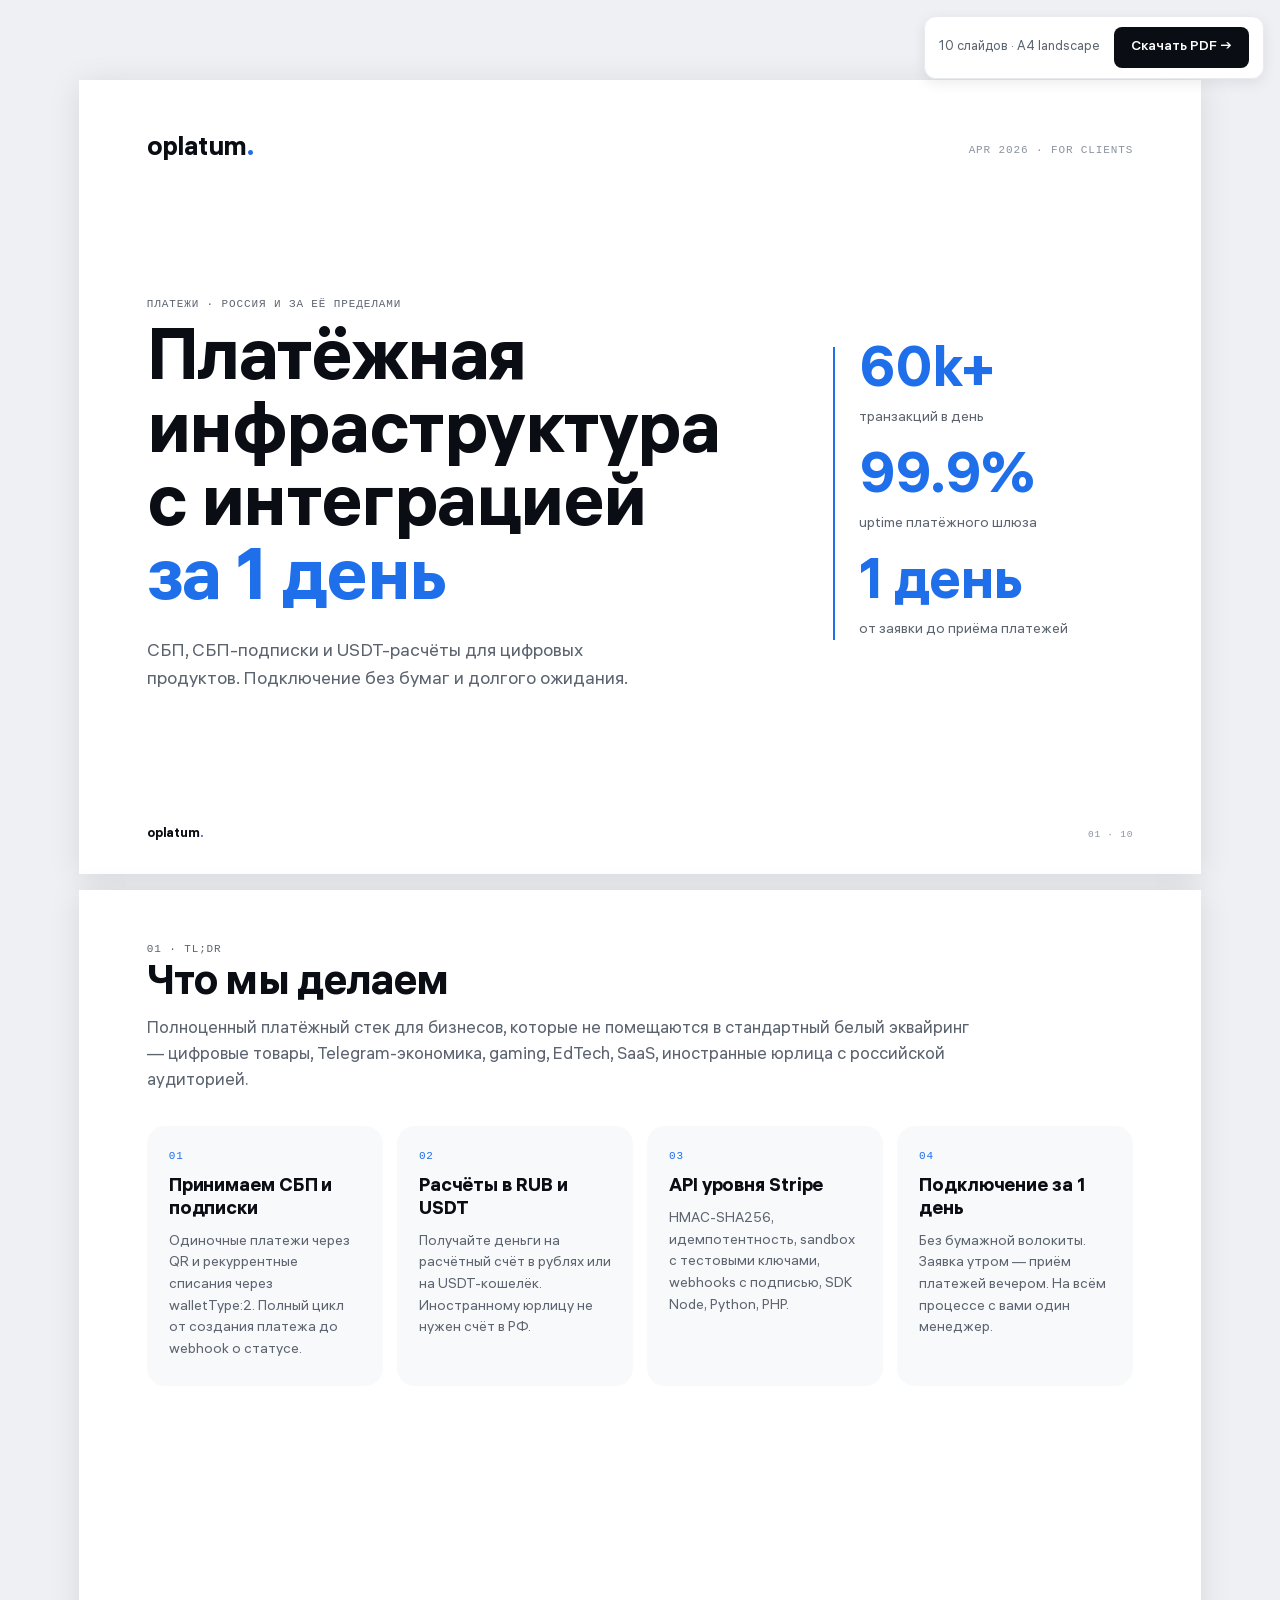
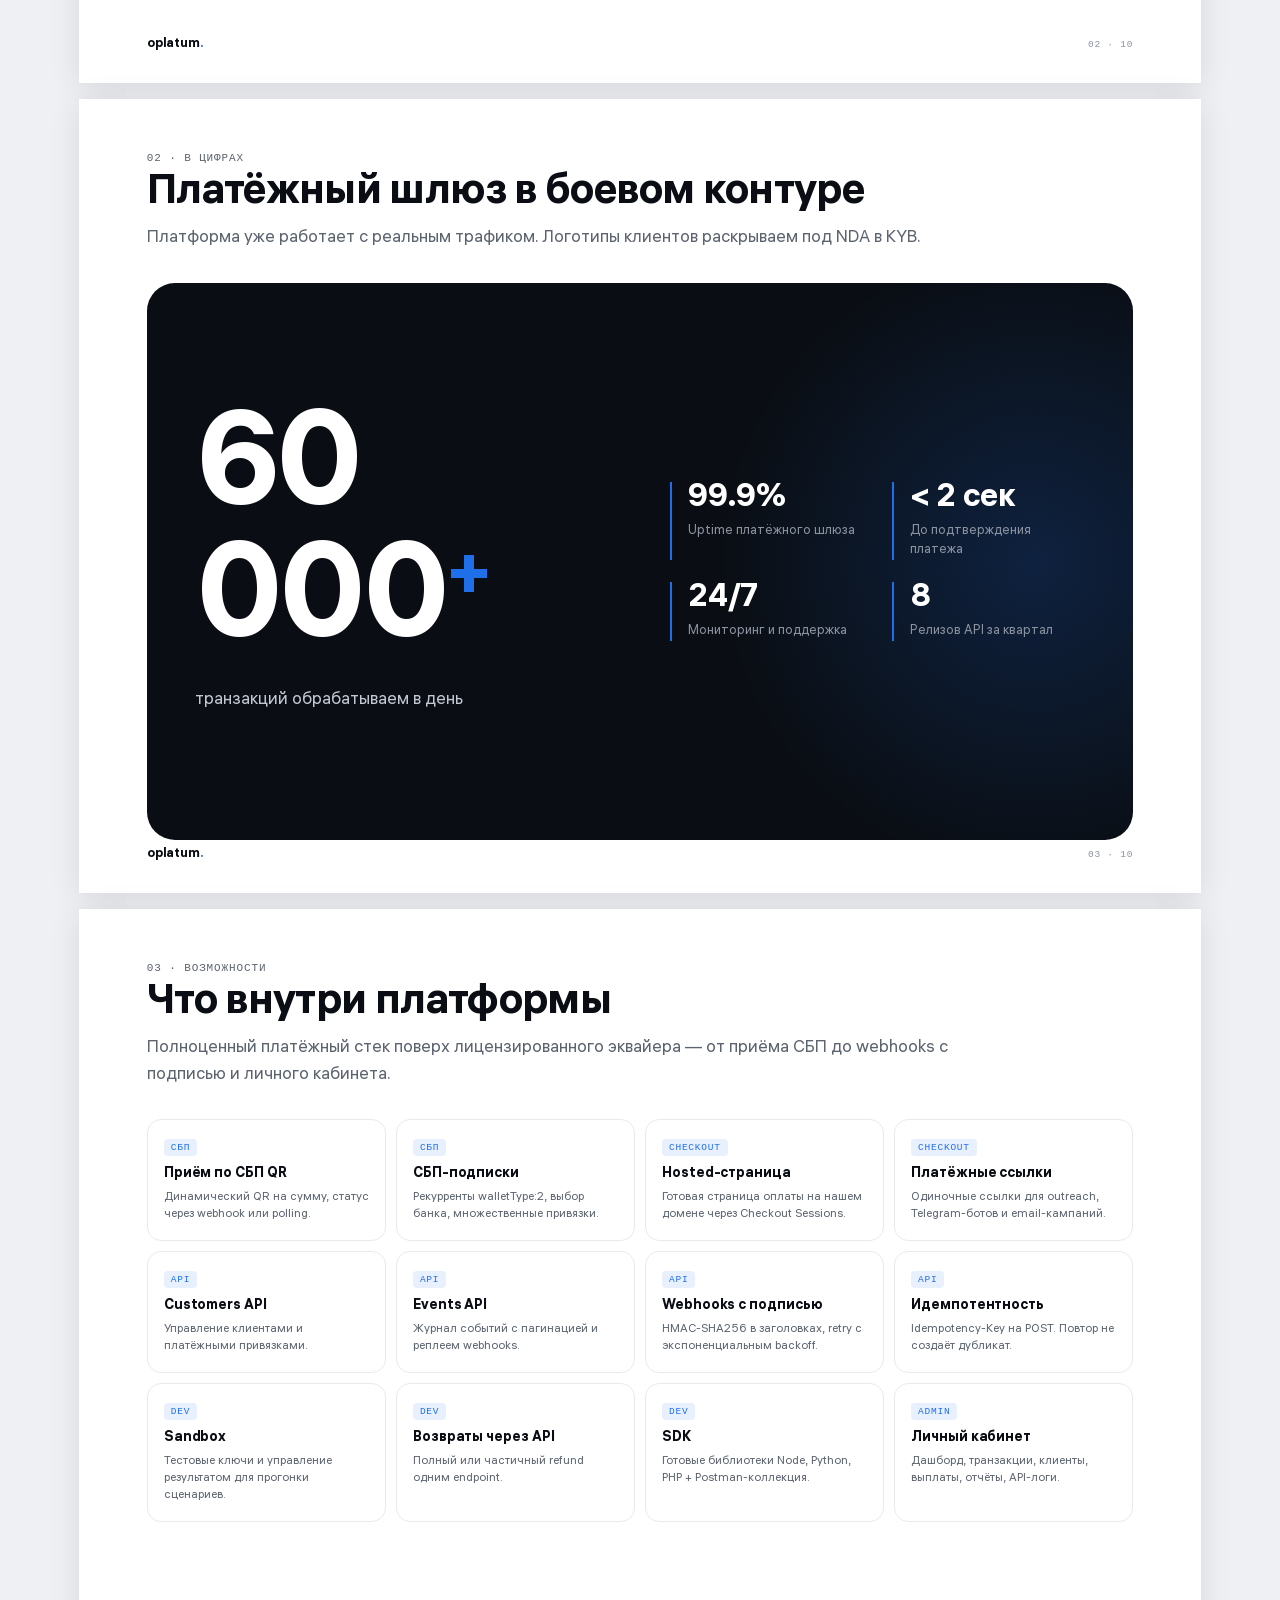
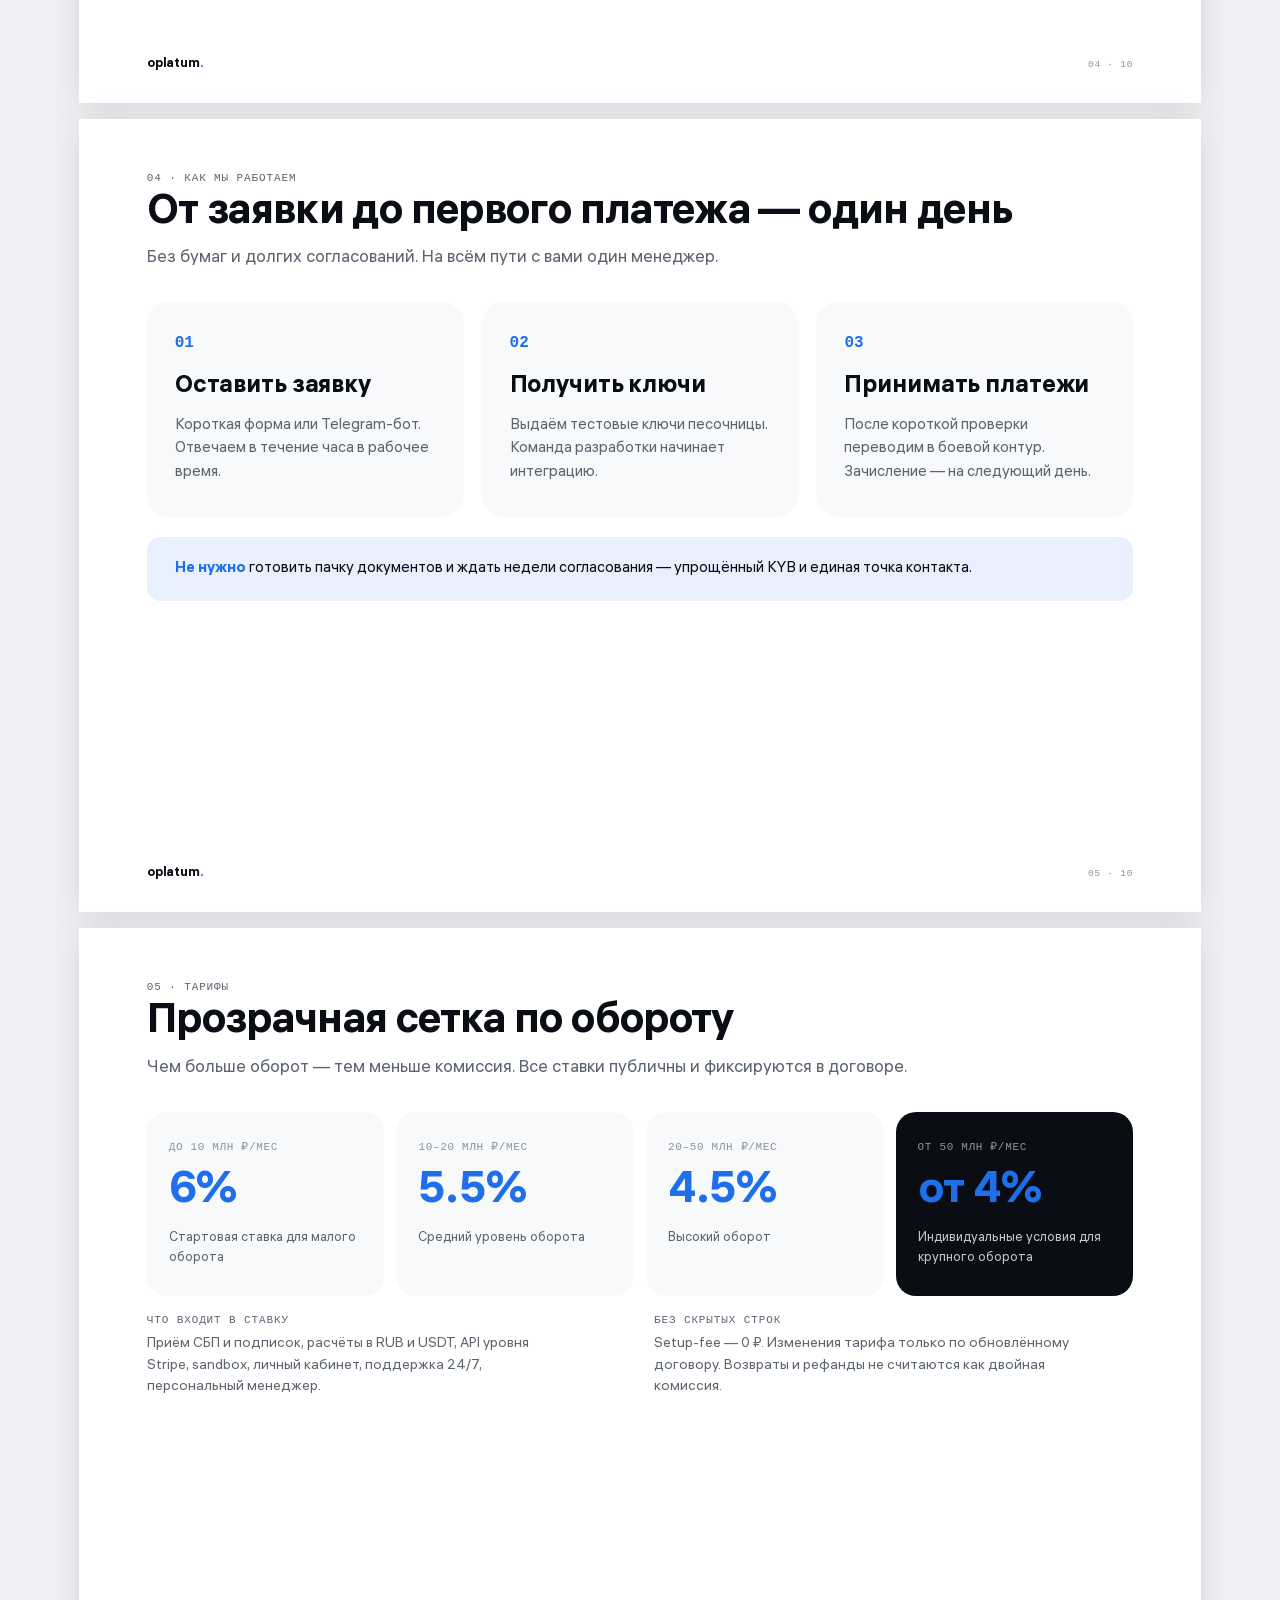
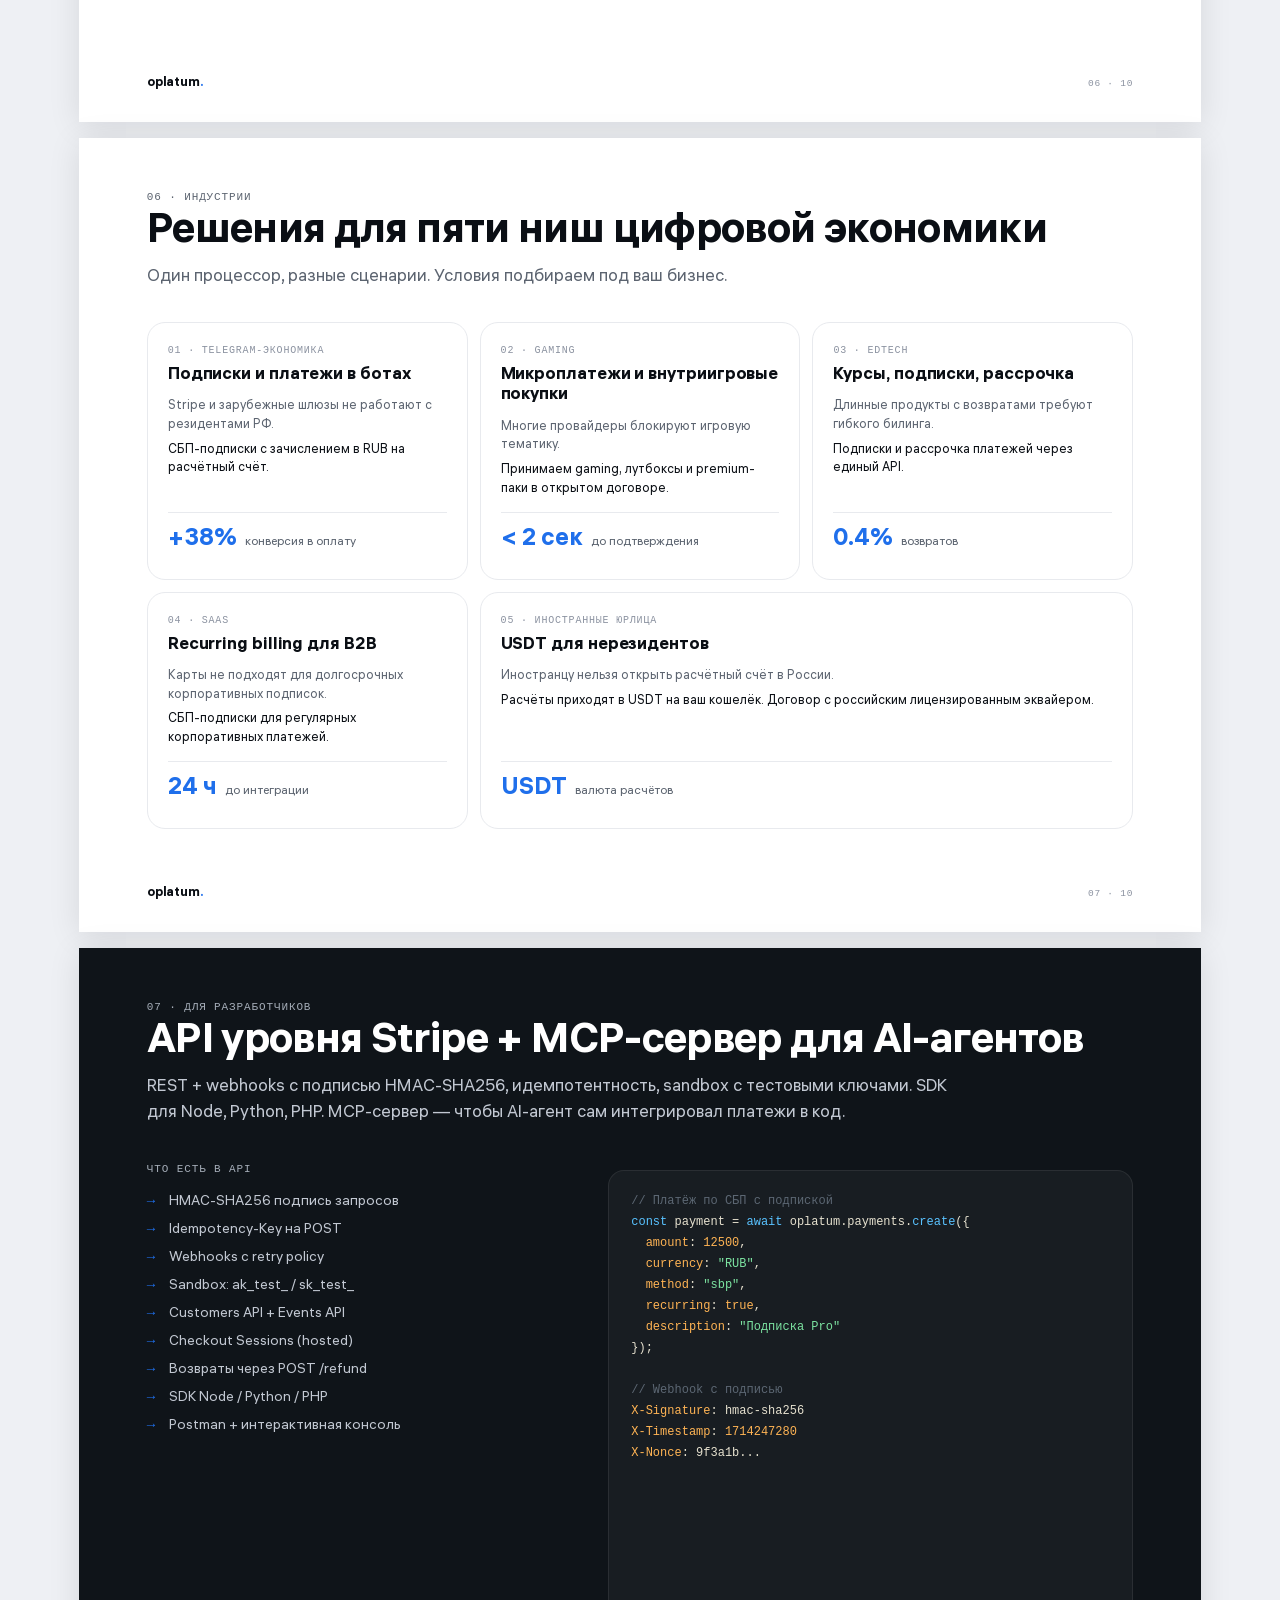
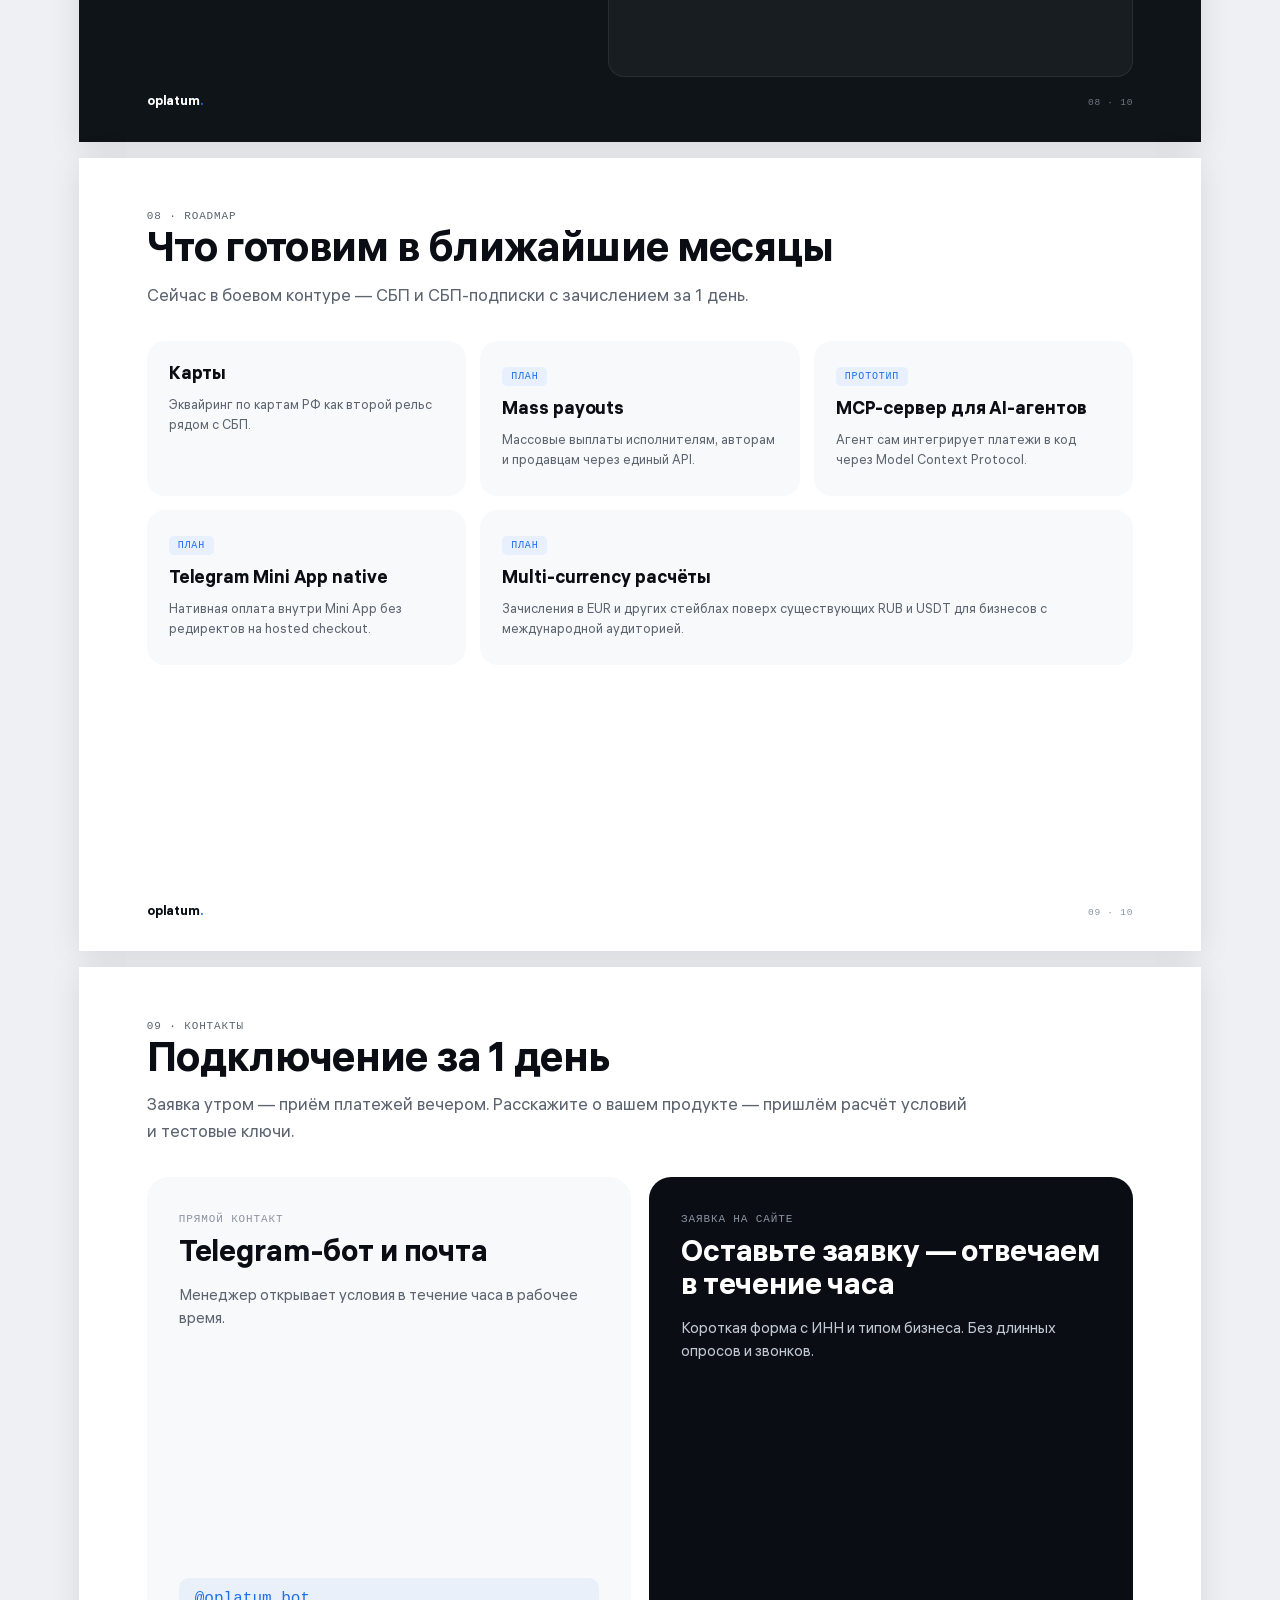
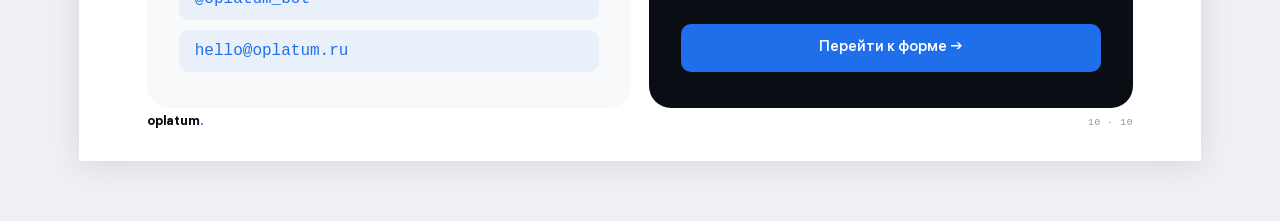
==== commit c1a5be8e: "deck: переход на A4 landscape + pre-rendered PDF download Перевёл /deck/ из portrait в landscape (29" ====
--- a/deck/index.html
+++ b/deck/index.html
@@ -7,7 +7,7 @@
 <meta name="description" content="Платёжная инфраструктура с интеграцией за 1 день. СБП, СБП-подписки, USDT-расчёты. 60 000+ транзакций в день, uptime 99.9%.">
 <style>
 /* ============================================================
-   Oplatum Deck — vertical A4 (210×297mm), 10 slides
+   Oplatum Deck — A4 LANDSCAPE (297×210mm), 10 slides
    ============================================================ */
 
 @font-face { font-family: 'ALS Hauss'; src: url('../fonts/ALSHauss-Light.ttf') format('truetype');   font-weight: 300; font-display: swap; }
@@ -53,23 +53,26 @@
   box-shadow: 0 4px 14px rgba(10,14,20,0.08);
 }
 .deck-toolbar .hint { font-size: 13px; color: var(--text-secondary); margin-right: 4px; }
-.btn-print {
+.btn-download {
   font-family: var(--font-body); font-weight: 500; font-size: 14px;
   background: var(--text); color: #FFF;
   border: 1px solid transparent; border-radius: 8px;
   padding: 10px 16px; cursor: pointer;
   display: inline-flex; align-items: center; gap: 8px;
   transition: all 200ms ease;
-}
-.btn-print:hover { background: #1F262E; }
-
-/* Slide container — A4 portrait */
+  text-decoration: none;
+}
+.btn-download:hover { background: #1F262E; }
+
+/* Deck container */
 .deck { display: flex; flex-direction: column; align-items: center; gap: 16px; padding: 80px 16px 60px; }
+
+/* A4 landscape slide */
 .slide {
-  width: 210mm; height: 297mm;
+  width: 297mm; height: 210mm;
   background: var(--bg);
   position: relative; overflow: hidden;
-  padding: 18mm 16mm;
+  padding: 14mm 18mm;
   display: flex; flex-direction: column;
   box-shadow: 0 4px 30px rgba(10,14,20,0.10);
   break-inside: avoid;
@@ -77,15 +80,15 @@
 .slide.dark { background: var(--terminal-bg); color: #FFF; }
 
 /* Slide chrome */
-.slide-head { display: flex; flex-direction: column; gap: 10px; margin-bottom: 14mm; }
+.slide-head { display: flex; flex-direction: column; gap: 8px; margin-bottom: 8mm; }
 .slide-foot {
-  position: absolute; left: 16mm; right: 16mm; bottom: 12mm;
+  position: absolute; left: 18mm; right: 18mm; bottom: 8mm;
   display: flex; justify-content: space-between; align-items: center;
-  font-family: var(--font-mono); font-size: 10px; color: var(--text-muted);
+  font-family: var(--font-mono); font-size: 9.5px; color: var(--text-muted);
   text-transform: uppercase; letter-spacing: 0.08em;
 }
 .slide.dark .slide-foot { color: #6E7682; }
-.slide-foot .wm { font-family: var(--font-display); font-weight: 700; font-size: 14px; color: var(--text); text-transform: none; letter-spacing: -0.01em; }
+.slide-foot .wm { font-family: var(--font-display); font-weight: 700; font-size: 13px; color: var(--text); text-transform: none; letter-spacing: -0.01em; }
 .slide.dark .slide-foot .wm { color: #FFF; }
 .slide-foot .wm .dot { color: var(--highlight); }
 
@@ -93,143 +96,153 @@
 .ovl { font-family: var(--font-mono); font-size: 11px; font-weight: 500; text-transform: uppercase; letter-spacing: 0.08em; color: var(--text-secondary); }
 .slide.dark .ovl { color: #A5ADB8; }
 h1, h2, h3 { font-family: var(--font-display); margin: 0; font-weight: 700; letter-spacing: -0.02em; line-height: 1.05; }
-h1 { font-size: 56px; }
-h2 { font-size: 40px; line-height: 1.1; letter-spacing: -0.015em; }
+h1 { font-size: 64px; }
+h2 { font-size: 42px; line-height: 1.1; letter-spacing: -0.015em; }
 h3 { font-size: 22px; line-height: 1.2; letter-spacing: -0.005em; }
 p { margin: 0; line-height: 1.55; }
-.lead { font-size: 18px; color: var(--text-secondary); line-height: 1.55; max-width: 600px; }
+.lead { font-size: 17px; color: var(--text-secondary); line-height: 1.55; max-width: 220mm; }
 .slide.dark .lead { color: #C2C8D2; }
 .accent { color: var(--highlight); }
 
-/* ===== Slide 1 — cover ===== */
+/* ===== Slide 1 — cover (landscape: title left, meta right) ===== */
 .s-cover { justify-content: space-between; }
 .s-cover .top { display: flex; justify-content: space-between; align-items: center; }
 .s-cover .wm-big { font-weight: 700; font-size: 26px; letter-spacing: -0.025em; }
 .s-cover .wm-big .dot { color: var(--highlight); }
 .s-cover .stamp { font-family: var(--font-mono); font-size: 11px; color: var(--text-muted); text-transform: uppercase; letter-spacing: 0.08em; }
-.s-cover .mid h1 { font-size: 64px; line-height: 1.05; max-width: 170mm; }
+.s-cover .mid { display: grid; grid-template-columns: 1.4fr 1fr; gap: 30mm; align-items: center; flex: 1; padding: 12mm 0; }
+.s-cover .mid h1 { font-size: 72px; line-height: 1.02; }
 .s-cover .mid h1 .accent { color: var(--highlight); }
-.s-cover .mid .lead { margin-top: 18px; max-width: 150mm; }
-.s-cover .meta-row { display: flex; gap: 56px; padding-top: 24px; border-top: 1px solid var(--border); }
-.s-cover .meta-num { font-size: 36px; font-weight: 700; color: var(--highlight); letter-spacing: -0.015em; }
-.s-cover .meta-lbl { font-size: 12px; color: var(--text-secondary); margin-top: 4px; line-height: 1.4; }
-
-/* ===== Slide 2 — TL;DR ===== */
-.tldr-grid { display: grid; grid-template-columns: 1fr 1fr; gap: 14px; margin-top: 8px; }
-.tldr-card { background: var(--surface); border-radius: 18px; padding: 22px; }
-.tldr-card .num { font-family: var(--font-mono); font-size: 11px; color: var(--highlight); margin-bottom: 12px; font-weight: 500; letter-spacing: 0.08em; }
-.tldr-card h3 { font-size: 17px; margin-bottom: 8px; }
-.tldr-card p { font-size: 13.5px; color: var(--text-secondary); }
-
-/* ===== Slide 3 — proof of concept ===== */
-.proof-box { background: var(--text); color: #FFF; border-radius: 24px; padding: 36px; flex: 1; display: flex; flex-direction: column; justify-content: center; gap: 28px; }
-.proof-headline { font-family: var(--font-display); font-size: 110px; font-weight: 700; line-height: 1; letter-spacing: -0.04em; }
-.proof-headline .plus { color: var(--highlight); font-size: 56px; vertical-align: top; }
-.proof-cap { font-size: 16px; color: #C2C8D2; }
-.proof-stats { display: grid; grid-template-columns: repeat(2, 1fr); gap: 18px; margin-top: 8px; }
-.proof-stat { padding-left: 14px; border-left: 2px solid var(--highlight); }
-.proof-stat .v { font-size: 26px; font-weight: 700; color: #FFF; }
-.proof-stat .l { font-size: 12px; color: #8B92A0; margin-top: 4px; line-height: 1.4; }
-
-/* ===== Slide 4 — features grid ===== */
-.feat-grid { display: grid; grid-template-columns: repeat(3, 1fr); gap: 10px; }
-.feat { background: #FFF; border: 1px solid var(--border); border-radius: 14px; padding: 16px 14px; }
-.feat .tag { display: inline-block; font-family: var(--font-mono); font-size: 9px; text-transform: uppercase; letter-spacing: 0.08em; color: var(--highlight); background: var(--highlight-soft); padding: 3px 6px; border-radius: 4px; margin-bottom: 10px; }
+.s-cover .mid .lead { margin-top: 18px; max-width: 130mm; font-size: 18px; }
+.s-cover .meta-stack { display: flex; flex-direction: column; gap: 22px; }
+.s-cover .meta-num { font-size: 56px; font-weight: 700; color: var(--highlight); letter-spacing: -0.02em; line-height: 1; }
+.s-cover .meta-lbl { font-size: 14px; color: var(--text-secondary); margin-top: 6px; line-height: 1.4; }
+.s-cover .meta-row { display: flex; flex-direction: column; gap: 24px; padding-left: 24px; border-left: 2px solid var(--highlight); }
+
+/* ===== Slide 2 — TL;DR (4 cards horizontal) ===== */
+.tldr-grid { display: grid; grid-template-columns: repeat(4, 1fr); gap: 14px; flex: 1; align-content: start; }
+.tldr-card { background: var(--surface); border-radius: 18px; padding: 24px 22px; }
+.tldr-card .num { font-family: var(--font-mono); font-size: 11px; color: var(--highlight); margin-bottom: 14px; font-weight: 500; letter-spacing: 0.08em; }
+.tldr-card h3 { font-size: 19px; margin-bottom: 10px; line-height: 1.2; }
+.tldr-card p { font-size: 14px; color: var(--text-secondary); line-height: 1.55; }
+
+/* ===== Slide 3 — proof of concept (left big number, right stats) ===== */
+.proof-box { background: var(--text); color: #FFF; border-radius: 28px; padding: 40px 48px; flex: 1; display: grid; grid-template-columns: 1.05fr 1fr; gap: 40px; align-items: center; position: relative; overflow: hidden; }
+.proof-box::before { content: ''; position: absolute; top: 0; right: 0; width: 50%; height: 100%; background: radial-gradient(circle at 80% 50%, rgba(31,111,235,0.20), transparent 65%); pointer-events: none; }
+.proof-main { position: relative; z-index: 1; }
+.proof-headline { font-family: var(--font-display); font-size: 132px; font-weight: 700; line-height: 1; letter-spacing: -0.04em; }
+.proof-headline .plus { color: var(--highlight); font-size: 72px; vertical-align: top; }
+.proof-cap { font-size: 17px; color: #C2C8D2; margin-top: 14px; max-width: 280px; line-height: 1.4; }
+.proof-stats { display: grid; grid-template-columns: 1fr 1fr; gap: 22px 28px; position: relative; z-index: 1; }
+.proof-stat { padding-left: 16px; border-left: 2px solid var(--highlight); }
+.proof-stat .v { font-size: 32px; font-weight: 700; color: #FFF; letter-spacing: -0.01em; line-height: 1.1; }
+.proof-stat .l { font-size: 13px; color: #8B92A0; margin-top: 6px; line-height: 1.4; }
+
+/* ===== Slide 4 — features grid (4 cols × 3 rows) ===== */
+.feat-grid { display: grid; grid-template-columns: repeat(4, 1fr); gap: 10px; flex: 1; align-content: start; }
+.feat { background: #FFF; border: 1px solid var(--border); border-radius: 14px; padding: 16px 16px; }
+.feat .tag { display: inline-block; font-family: var(--font-mono); font-size: 9.5px; text-transform: uppercase; letter-spacing: 0.08em; color: var(--highlight); background: var(--highlight-soft); padding: 3px 7px; border-radius: 4px; margin-bottom: 10px; }
 .feat h3 { font-size: 14px; margin: 0 0 6px; line-height: 1.25; }
 .feat p { font-size: 11.5px; color: var(--text-secondary); line-height: 1.5; }
 
-/* ===== Slide 5 — process steps ===== */
-.steps { display: grid; grid-template-columns: 1fr 1fr 1fr; gap: 14px; }
-.step { background: var(--surface); border-radius: 20px; padding: 26px 22px; }
-.step .n { font-family: var(--font-mono); font-weight: 700; font-size: 14px; color: var(--highlight); margin-bottom: 18px; }
-.step h3 { font-size: 19px; margin: 0 0 10px; }
-.step p { font-size: 14px; color: var(--text-secondary); }
-.steps-note { margin-top: 24px; padding: 18px 22px; background: var(--highlight-soft); border-radius: 12px; }
+/* ===== Slide 5 — process steps (3 cols, big) ===== */
+.steps { display: grid; grid-template-columns: repeat(3, 1fr); gap: 18px; }
+.step { background: var(--surface); border-radius: 22px; padding: 32px 28px; }
+.step .n { font-family: var(--font-mono); font-weight: 700; font-size: 16px; color: var(--highlight); margin-bottom: 22px; }
+.step h3 { font-size: 24px; margin: 0 0 12px; }
+.step p { font-size: 15px; color: var(--text-secondary); }
+.steps-note { margin-top: 20px; padding: 22px 28px; background: var(--highlight-soft); border-radius: 14px; }
 .steps-note b { color: var(--highlight); }
-.steps-note { font-size: 14px; color: var(--text); }
-
-/* ===== Slide 6 — pricing ladder ===== */
-.tariffs { display: grid; grid-template-columns: repeat(4, 1fr); gap: 10px; margin-top: 8px; }
-.tariff { background: var(--surface); border-radius: 18px; padding: 24px 20px; text-align: left; }
+.steps-note { font-size: 15px; color: var(--text); }
+
+/* ===== Slide 6 — pricing ladder (4 cols horizontal) ===== */
+.tariffs { display: grid; grid-template-columns: repeat(4, 1fr); gap: 12px; }
+.tariff { background: var(--surface); border-radius: 20px; padding: 28px 22px; text-align: left; }
 .tariff.featured { background: var(--text); color: #FFF; }
-.tariff .vol { font-family: var(--font-mono); font-size: 11px; color: var(--text-muted); text-transform: uppercase; letter-spacing: 0.06em; margin-bottom: 14px; }
+.tariff .vol { font-family: var(--font-mono); font-size: 11px; color: var(--text-muted); text-transform: uppercase; letter-spacing: 0.06em; margin-bottom: 18px; }
 .tariff.featured .vol { color: #8B92A0; }
-.tariff .rate { font-size: 36px; font-weight: 700; line-height: 1; letter-spacing: -0.02em; color: var(--highlight); margin-bottom: 12px; }
-.tariff.featured .rate { color: var(--highlight); }
-.tariff .desc { font-size: 13px; color: var(--text-secondary); line-height: 1.45; }
+.tariff .rate { font-size: 44px; font-weight: 700; line-height: 1; letter-spacing: -0.02em; color: var(--highlight); margin-bottom: 14px; }
+.tariff .desc { font-size: 13px; color: var(--text-secondary); line-height: 1.5; }
 .tariff.featured .desc { color: #C2C8D2; }
-
-/* ===== Slide 7 — industries ===== */
-.ind-grid { display: grid; grid-template-columns: 1fr 1fr; gap: 12px; }
-.ind { background: #FFF; border: 1px solid var(--border); border-radius: 18px; padding: 22px; }
-.ind .ovl-mini { font-family: var(--font-mono); font-size: 10px; color: var(--text-muted); text-transform: uppercase; letter-spacing: 0.08em; margin-bottom: 8px; }
-.ind h3 { font-size: 17px; margin: 0 0 10px; }
-.ind p { font-size: 12.5px; color: var(--text-secondary); margin-bottom: 6px; }
-.ind .metric { font-size: 22px; font-weight: 700; color: var(--highlight); margin-top: 8px; }
-.ind .metric span { font-family: var(--font-body); font-size: 12px; color: var(--text-secondary); margin-left: 6px; font-weight: 400; }
-
-/* ===== Slide 8 — dev ===== */
-.dev-block { display: grid; grid-template-columns: 1fr 1.05fr; gap: 28px; align-items: stretch; flex: 1; }
-.dev-block ul { list-style: none; padding: 0; margin: 18px 0 0; display: flex; flex-direction: column; gap: 10px; }
-.dev-block li { font-size: 13.5px; color: #C2C8D2; padding-left: 22px; position: relative; }
+.pricing-meta { margin-top: 18px; display: grid; grid-template-columns: 1fr 1fr; gap: 28px; }
+.pricing-meta-block .ovl { margin-bottom: 8px; display: block; }
+.pricing-meta-block p { font-size: 14px; color: var(--text-secondary); line-height: 1.55; max-width: 110mm; }
+
+/* ===== Slide 7 — industries (5 cards in 3+2 layout) ===== */
+.ind-grid { display: grid; grid-template-columns: repeat(3, 1fr); gap: 12px; flex: 1; align-content: start; }
+.ind { background: #FFF; border: 1px solid var(--border); border-radius: 18px; padding: 22px 20px; display: flex; flex-direction: column; }
+.ind .ovl-mini { font-family: var(--font-mono); font-size: 10px; color: var(--text-muted); text-transform: uppercase; letter-spacing: 0.08em; margin-bottom: 10px; }
+.ind h3 { font-size: 17px; margin: 0 0 12px; line-height: 1.2; }
+.ind .pr { font-size: 12.5px; color: var(--text-secondary); margin-bottom: 6px; line-height: 1.5; }
+.ind .sl { font-size: 12.5px; color: var(--text); margin-bottom: 12px; line-height: 1.5; }
+.ind .metric { font-size: 24px; font-weight: 700; color: var(--highlight); margin-top: auto; padding-top: 12px; border-top: 1px solid var(--border); display: flex; align-items: baseline; gap: 8px; }
+.ind .metric span { font-family: var(--font-body); font-size: 12px; color: var(--text-secondary); font-weight: 400; }
+
+/* ===== Slide 8 — dev (dark, two-col, code right) ===== */
+.dev-block { display: grid; grid-template-columns: 0.9fr 1.1fr; gap: 32px; align-items: stretch; flex: 1; }
+.dev-block ul { list-style: none; padding: 0; margin: 14px 0 0; display: flex; flex-direction: column; gap: 9px; }
+.dev-block li { font-size: 14px; color: #C2C8D2; padding-left: 22px; position: relative; }
 .dev-block li::before { content: '→'; position: absolute; left: 0; color: var(--highlight); font-family: var(--font-mono); }
-.codeblock { background: rgba(255,255,255,0.04); border: 1px solid rgba(255,255,255,0.08); border-radius: 14px; padding: 14px; font-family: var(--font-mono); font-size: 11px; line-height: 1.6; color: var(--terminal-fg); white-space: pre-wrap; align-self: stretch; }
+.codeblock { background: rgba(255,255,255,0.04); border: 1px solid rgba(255,255,255,0.08); border-radius: 16px; padding: 20px 22px; font-family: var(--font-mono); font-size: 12px; line-height: 1.75; color: var(--terminal-fg); white-space: pre-wrap; align-self: stretch; overflow: hidden; }
 .codeblock .com { color: var(--terminal-muted); }
 .codeblock .key { color: var(--terminal-amber); }
 .codeblock .str { color: var(--terminal-green); }
 .codeblock .fn  { color: #59C2FF; }
 .codeblock .num { color: var(--terminal-amber); }
 
-/* ===== Slide 9 — roadmap ===== */
-.rm-grid { display: grid; grid-template-columns: repeat(2, 1fr); gap: 12px; }
-.rm-card { background: var(--surface); border-radius: 18px; padding: 22px; }
-.rm-card .stt { display: inline-block; font-family: var(--font-mono); font-size: 10px; color: var(--highlight); background: var(--highlight-soft); padding: 4px 8px; border-radius: 5px; margin-bottom: 12px; text-transform: uppercase; letter-spacing: 0.08em; }
-.rm-card h3 { font-size: 17px; margin: 0 0 8px; }
-.rm-card p { font-size: 13px; color: var(--text-secondary); line-height: 1.5; }
+/* ===== Slide 9 — roadmap (3 cols + 2 cols span) ===== */
+.rm-grid { display: grid; grid-template-columns: repeat(3, 1fr); gap: 14px; }
+.rm-card { background: var(--surface); border-radius: 18px; padding: 24px 22px; }
+.rm-card .stt { display: inline-block; font-family: var(--font-mono); font-size: 10px; color: var(--highlight); background: var(--highlight-soft); padding: 4px 9px; border-radius: 5px; margin-bottom: 14px; text-transform: uppercase; letter-spacing: 0.08em; }
+.rm-card h3 { font-size: 18px; margin: 0 0 10px; }
+.rm-card p { font-size: 13px; color: var(--text-secondary); line-height: 1.55; }
 
 /* ===== Slide 10 — contacts ===== */
-.contacts { display: flex; flex-direction: column; gap: 36px; }
-.contacts-row { display: flex; gap: 24px; }
-.contact-block { flex: 1; background: var(--surface); border-radius: 22px; padding: 36px; }
+.contacts { display: grid; grid-template-columns: 1fr 1fr; gap: 18px; flex: 1; }
+.contact-block { background: var(--surface); border-radius: 22px; padding: 36px 32px; display: flex; flex-direction: column; }
+.contact-block.cta-final { background: var(--text); color: #FFF; }
 .contact-block .ovl-mini { font-family: var(--font-mono); font-size: 11px; color: var(--text-muted); text-transform: uppercase; letter-spacing: 0.08em; margin-bottom: 14px; }
-.contact-block h3 { font-size: 28px; margin: 0 0 12px; }
-.contact-block p { font-size: 15px; color: var(--text-secondary); }
-.contact-block a { display: block; font-family: var(--font-mono); font-size: 16px; color: var(--highlight); margin-top: 14px; text-decoration: none; }
-.cta-final { background: var(--text); color: #FFF; border-radius: 24px; padding: 48px 40px; text-align: center; }
-.cta-final h2 { font-size: 36px; line-height: 1.1; margin-bottom: 16px; color: #FFF; }
-.cta-final p { font-size: 16px; color: #C2C8D2; margin-bottom: 28px; max-width: 480px; margin-left: auto; margin-right: auto; }
-.cta-final a { display: inline-block; background: var(--highlight); color: #FFF; font-weight: 500; padding: 14px 28px; border-radius: 10px; text-decoration: none; font-size: 15px; }
+.contact-block.cta-final .ovl-mini { color: #8B92A0; }
+.contact-block h3 { font-size: 30px; margin: 0 0 14px; line-height: 1.1; }
+.contact-block.cta-final h3 { color: #FFF; }
+.contact-block p { font-size: 15px; color: var(--text-secondary); margin-bottom: 16px; line-height: 1.55; }
+.contact-block.cta-final p { color: #C2C8D2; }
+.contact-block .contact-list { display: flex; flex-direction: column; gap: 10px; margin-top: auto; }
+.contact-block .contact-list a { font-family: var(--font-mono); font-size: 16px; color: var(--highlight); text-decoration: none; padding: 12px 16px; background: rgba(31,111,235,0.06); border-radius: 10px; }
+.contact-block.cta-final .contact-list a { background: var(--highlight); color: #FFF; text-align: center; padding: 14px 22px; font-family: var(--font-body); font-weight: 500; font-size: 15px; }
 
 /* ============================================================
-   PRINT — convert to A4 portrait, hide chrome
+   PRINT — A4 landscape, hide chrome
    ============================================================ */
-@page { size: A4 portrait; margin: 0; }
+@page { size: 297mm 210mm; margin: 0; }
 
 @media print {
-  html, body { background: #FFF; }
+  html, body { background: #FFF !important; -webkit-print-color-adjust: exact; print-color-adjust: exact; color-adjust: exact; margin: 0 !important; padding: 0 !important; }
   .deck-toolbar { display: none !important; }
-  .deck { padding: 0; gap: 0; }
+  .deck { padding: 0 !important; gap: 0 !important; margin: 0 !important; display: block !important; }
   .slide {
-    box-shadow: none;
+    box-shadow: none !important;
+    transform: none !important;
     page-break-after: always;
     break-after: page;
-    margin: 0;
+    margin: 0 !important;
   }
   .slide:last-child { page-break-after: auto; break-after: auto; }
+  * { animation: none !important; transition: none !important; }
 }
 
 /* Screen-only narrow: scale slides on small viewports */
-@media (max-width: 800px) {
+@media screen and (max-width: 1100px) {
   .deck { padding: 60px 8px 40px; }
-  .slide { transform: scale(0.7); transform-origin: top center; margin-bottom: -90mm; }
+  .slide { transform: scale(0.6); transform-origin: top center; margin-bottom: -84mm; }
 }
 </style>
 </head>
 <body>
 
 <div class="deck-toolbar">
-  <span class="hint">10 слайдов · A4 portrait</span>
-  <button class="btn-print" onclick="window.print()">Скачать PDF →</button>
+  <span class="hint">10 слайдов · A4 landscape</span>
+  <a class="btn-download" href="./oplatum-deck.pdf" download="Oplatum-Deck.pdf">Скачать PDF →</a>
 </div>
 
 <div class="deck">
@@ -241,22 +254,24 @@
     <span class="stamp">Apr 2026 · for clients</span>
   </div>
   <div class="mid">
-    <span class="ovl">Платежи · Россия и за её пределами</span>
-    <h1 style="margin-top: 14px;">Платёжная инфраструктура с интеграцией <span class="accent">за 1 день</span></h1>
-    <p class="lead">СБП, СБП-подписки и USDT-расчёты для цифровых продуктов. Подключение без бумаг и долгого ожидания.</p>
-  </div>
-  <div class="meta-row">
     <div>
-      <div class="meta-num">60k+</div>
-      <div class="meta-lbl">транзакций<br>в день</div>
-    </div>
-    <div>
-      <div class="meta-num">99.9%</div>
-      <div class="meta-lbl">uptime<br>платёжного шлюза</div>
-    </div>
-    <div>
-      <div class="meta-num">1 день</div>
-      <div class="meta-lbl">от заявки<br>до приёма платежей</div>
+      <span class="ovl">Платежи · Россия и за её пределами</span>
+      <h1 style="margin-top: 14px;">Платёжная инфраструктура с интеграцией <span class="accent">за 1 день</span></h1>
+      <p class="lead">СБП, СБП-подписки и USDT-расчёты для цифровых продуктов. Подключение без бумаг и долгого ожидания.</p>
+    </div>
+    <div class="meta-row">
+      <div>
+        <div class="meta-num">60k+</div>
+        <div class="meta-lbl">транзакций в день</div>
+      </div>
+      <div>
+        <div class="meta-num">99.9%</div>
+        <div class="meta-lbl">uptime платёжного шлюза</div>
+      </div>
+      <div>
+        <div class="meta-num">1 день</div>
+        <div class="meta-lbl">от заявки до приёма платежей</div>
+      </div>
     </div>
   </div>
   <footer class="slide-foot"><span class="wm">oplatum<span class="dot">.</span></span><span>01 · 10</span></footer>
@@ -273,7 +288,7 @@
     <div class="tldr-card">
       <div class="num">01</div>
       <h3>Принимаем СБП и подписки</h3>
-      <p>Одиночные платежи через QR и рекуррентные списания через walletType:2. Полный цикл — от создания платежа до webhook о статусе.</p>
+      <p>Одиночные платежи через QR и рекуррентные списания через walletType:2. Полный цикл от создания платежа до webhook о статусе.</p>
     </div>
     <div class="tldr-card">
       <div class="num">02</div>
@@ -283,7 +298,7 @@
     <div class="tldr-card">
       <div class="num">03</div>
       <h3>API уровня Stripe</h3>
-      <p>HMAC-SHA256, идемпотентность, sandbox с тестовыми ключами, webhooks с подписью, SDK для Node, Python и PHP.</p>
+      <p>HMAC-SHA256, идемпотентность, sandbox с тестовыми ключами, webhooks с подписью, SDK Node, Python, PHP.</p>
     </div>
     <div class="tldr-card">
       <div class="num">04</div>
@@ -302,7 +317,7 @@
     <p class="lead">Платформа уже работает с реальным трафиком. Логотипы клиентов раскрываем под NDA в KYB.</p>
   </div>
   <div class="proof-box">
-    <div>
+    <div class="proof-main">
       <div class="proof-headline">60 000<span class="plus">+</span></div>
       <div class="proof-cap">транзакций обрабатываем в день</div>
     </div>
@@ -397,14 +412,14 @@
       <div class="desc">Индивидуальные условия для крупного оборота</div>
     </div>
   </div>
-  <div style="margin-top: 18mm; display: flex; gap: 56px;">
-    <div>
-      <div class="ovl">Что входит</div>
-      <p style="font-size: 14px; color: var(--text-secondary); margin-top: 12px; max-width: 70mm; line-height: 1.6;">Приём СБП и подписок, расчёты в RUB и USDT, API уровня Stripe, sandbox, личный кабинет, поддержка 24/7, персональный менеджер.</p>
-    </div>
-    <div>
-      <div class="ovl">Без скрытых строк</div>
-      <p style="font-size: 14px; color: var(--text-secondary); margin-top: 12px; max-width: 70mm; line-height: 1.6;">Setup-fee — 0 ₽. Изменения тарифа только по обновлённому договору. Возвраты и рефанды не считаются как двойная комиссия.</p>
+  <div class="pricing-meta">
+    <div class="pricing-meta-block">
+      <span class="ovl">Что входит в ставку</span>
+      <p>Приём СБП и подписок, расчёты в RUB и USDT, API уровня Stripe, sandbox, личный кабинет, поддержка 24/7, персональный менеджер.</p>
+    </div>
+    <div class="pricing-meta-block">
+      <span class="ovl">Без скрытых строк</span>
+      <p>Setup-fee — 0 ₽. Изменения тарифа только по обновлённому договору. Возвраты и рефанды не считаются как двойная комиссия.</p>
     </div>
   </div>
   <footer class="slide-foot"><span class="wm">oplatum<span class="dot">.</span></span><span>06 · 10</span></footer>
@@ -421,43 +436,43 @@
     <div class="ind">
       <div class="ovl-mini">01 · Telegram-экономика</div>
       <h3>Подписки и платежи в ботах</h3>
-      <p>Stripe и зарубежные шлюзы не работают с резидентами РФ.</p>
-      <p>СБП-подписки с зачислением в RUB на расчётный счёт.</p>
+      <p class="pr">Stripe и зарубежные шлюзы не работают с резидентами РФ.</p>
+      <p class="sl">СБП-подписки с зачислением в RUB на расчётный счёт.</p>
       <div class="metric">+38%<span>конверсия в оплату</span></div>
     </div>
     <div class="ind">
       <div class="ovl-mini">02 · Gaming</div>
       <h3>Микроплатежи и внутриигровые покупки</h3>
-      <p>Многие провайдеры блокируют игровую тематику.</p>
-      <p>Принимаем gaming, лутбоксы и premium-паки в открытом договоре.</p>
+      <p class="pr">Многие провайдеры блокируют игровую тематику.</p>
+      <p class="sl">Принимаем gaming, лутбоксы и premium-паки в открытом договоре.</p>
       <div class="metric">&lt; 2 сек<span>до подтверждения</span></div>
     </div>
     <div class="ind">
       <div class="ovl-mini">03 · EdTech</div>
       <h3>Курсы, подписки, рассрочка</h3>
-      <p>Длинные продукты с возвратами требуют гибкого билинга.</p>
-      <p>Подписки и рассрочка платежей через единый API.</p>
+      <p class="pr">Длинные продукты с возвратами требуют гибкого билинга.</p>
+      <p class="sl">Подписки и рассрочка платежей через единый API.</p>
       <div class="metric">0.4%<span>возвратов</span></div>
     </div>
     <div class="ind">
       <div class="ovl-mini">04 · SaaS</div>
       <h3>Recurring billing для B2B</h3>
-      <p>Карты не подходят для долгосрочных корпоративных подписок.</p>
-      <p>СБП-подписки для регулярных корпоративных платежей.</p>
+      <p class="pr">Карты не подходят для долгосрочных корпоративных подписок.</p>
+      <p class="sl">СБП-подписки для регулярных корпоративных платежей.</p>
       <div class="metric">24 ч<span>до интеграции</span></div>
     </div>
-    <div class="ind" style="grid-column: 1 / -1;">
+    <div class="ind" style="grid-column: span 2;">
       <div class="ovl-mini">05 · Иностранные юрлица</div>
       <h3>USDT для нерезидентов</h3>
-      <p>Иностранцу нельзя открыть расчётный счёт в России.</p>
-      <p>Расчёты приходят в USDT на ваш кошелёк. Договор с российским лицензированным эквайером.</p>
+      <p class="pr">Иностранцу нельзя открыть расчётный счёт в России.</p>
+      <p class="sl">Расчёты приходят в USDT на ваш кошелёк. Договор с российским лицензированным эквайером.</p>
       <div class="metric">USDT<span>валюта расчётов</span></div>
     </div>
   </div>
   <footer class="slide-foot"><span class="wm">oplatum<span class="dot">.</span></span><span>07 · 10</span></footer>
 </section>
 
-<!-- ===== Slide 8 — Dev ===== -->
+<!-- ===== Slide 8 — Dev (dark) ===== -->
 <section class="slide dark">
   <div class="slide-head">
     <span class="ovl">07 · Для разработчиков</span>
@@ -476,7 +491,7 @@
         <li>Checkout Sessions (hosted)</li>
         <li>Возвраты через POST /refund</li>
         <li>SDK Node / Python / PHP</li>
-        <li>Postman-коллекция + консоль</li>
+        <li>Postman + интерактивная консоль</li>
       </ul>
     </div>
     <pre class="codeblock"><span class="com">// Платёж по СБП с подпиской</span>
@@ -508,7 +523,7 @@
     <div class="rm-card"><div class="stt">План</div><h3>Mass payouts</h3><p>Массовые выплаты исполнителям, авторам и продавцам через единый API.</p></div>
     <div class="rm-card"><div class="stt">Прототип</div><h3>MCP-сервер для AI-агентов</h3><p>Агент сам интегрирует платежи в код через Model Context Protocol.</p></div>
     <div class="rm-card"><div class="stt">План</div><h3>Telegram Mini App native</h3><p>Нативная оплата внутри Mini App без редиректов на hosted checkout.</p></div>
-    <div class="rm-card" style="grid-column: 1 / -1;"><div class="stt">План</div><h3>Multi-currency расчёты</h3><p>Зачисления в EUR и других стейблах поверх существующих RUB и USDT.</p></div>
+    <div class="rm-card" style="grid-column: span 2;"><div class="stt">План</div><h3>Multi-currency расчёты</h3><p>Зачисления в EUR и других стейблах поверх существующих RUB и USDT для бизнесов с международной аудиторией.</p></div>
   </div>
   <footer class="slide-foot"><span class="wm">oplatum<span class="dot">.</span></span><span>09 · 10</span></footer>
 </section>
@@ -518,26 +533,25 @@
   <div class="slide-head">
     <span class="ovl">09 · Контакты</span>
     <h2>Подключение за 1 день</h2>
+    <p class="lead">Заявка утром — приём платежей вечером. Расскажите о вашем продукте — пришлём расчёт условий и тестовые ключи.</p>
   </div>
   <div class="contacts">
-    <div class="contacts-row">
-      <div class="contact-block">
-        <div class="ovl-mini">Прямой контакт</div>
-        <h3>Telegram-бот</h3>
-        <p>Пишете @oplatum_bot — менеджер открывает условия в течение часа.</p>
+    <div class="contact-block">
+      <div class="ovl-mini">Прямой контакт</div>
+      <h3>Telegram-бот и почта</h3>
+      <p>Менеджер открывает условия в течение часа в рабочее время.</p>
+      <div class="contact-list">
         <a href="https://t.me/oplatum_bot">@oplatum_bot</a>
-      </div>
-      <div class="contact-block">
-        <div class="ovl-mini">Email</div>
-        <h3>Заявка на подключение</h3>
-        <p>Расскажите о вашем продукте — пришлём расчёт условий и тестовые ключи.</p>
         <a href="mailto:hello@oplatum.ru">hello@oplatum.ru</a>
       </div>
     </div>
-    <div class="cta-final">
-      <h2>Платёжная инфраструктура с интеграцией <span class="accent">за 1 день</span></h2>
-      <p>СБП, СБП-подписки и USDT-расчёты для цифровых продуктов. Заявка утром — приём платежей вечером.</p>
-      <a href="https://dolgovalexskipp.github.io/oplatum-landing/#apply">Оставить заявку →</a>
+    <div class="contact-block cta-final">
+      <div class="ovl-mini">Заявка на сайте</div>
+      <h3>Оставьте заявку — отвечаем в течение часа</h3>
+      <p>Короткая форма с ИНН и типом бизнеса. Без длинных опросов и звонков.</p>
+      <div class="contact-list">
+        <a href="https://dolgovalexskipp.github.io/oplatum-landing/#apply">Перейти к форме →</a>
+      </div>
     </div>
   </div>
   <footer class="slide-foot"><span class="wm">oplatum<span class="dot">.</span></span><span>10 · 10</span></footer>
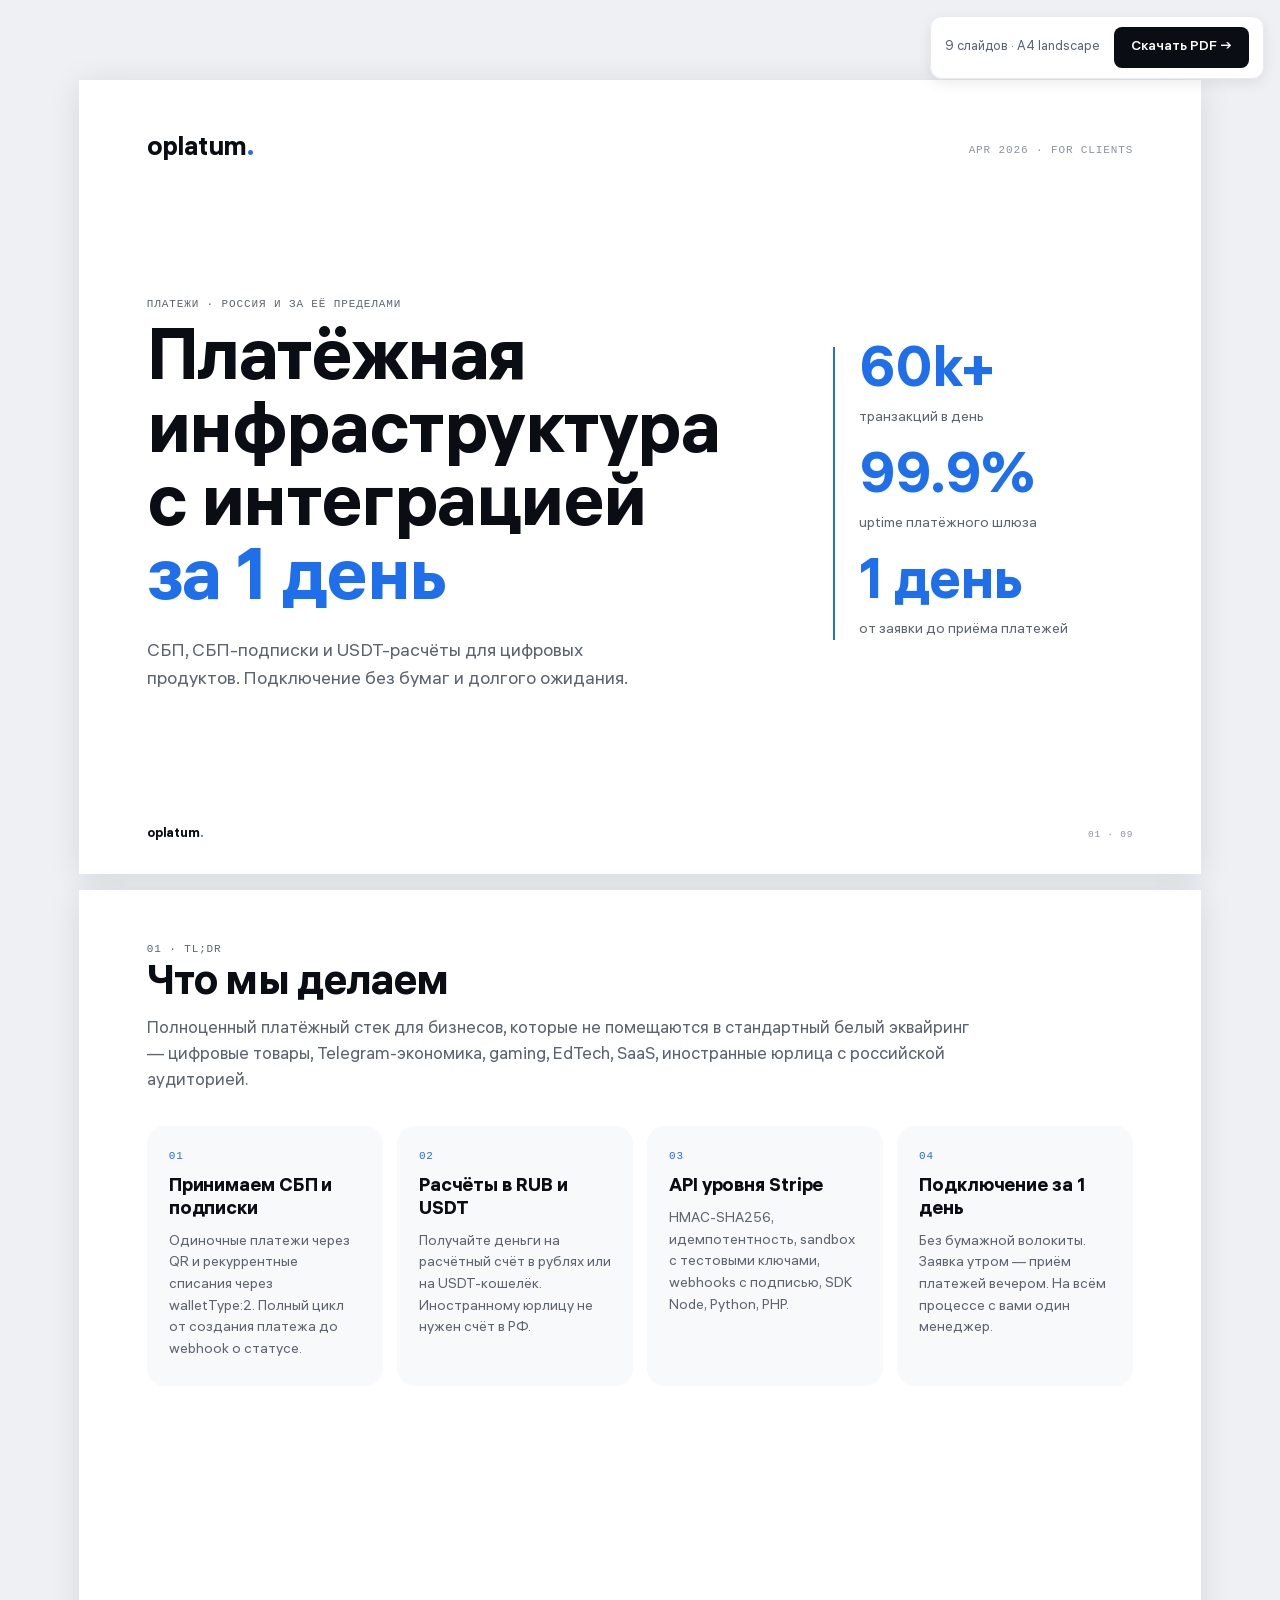
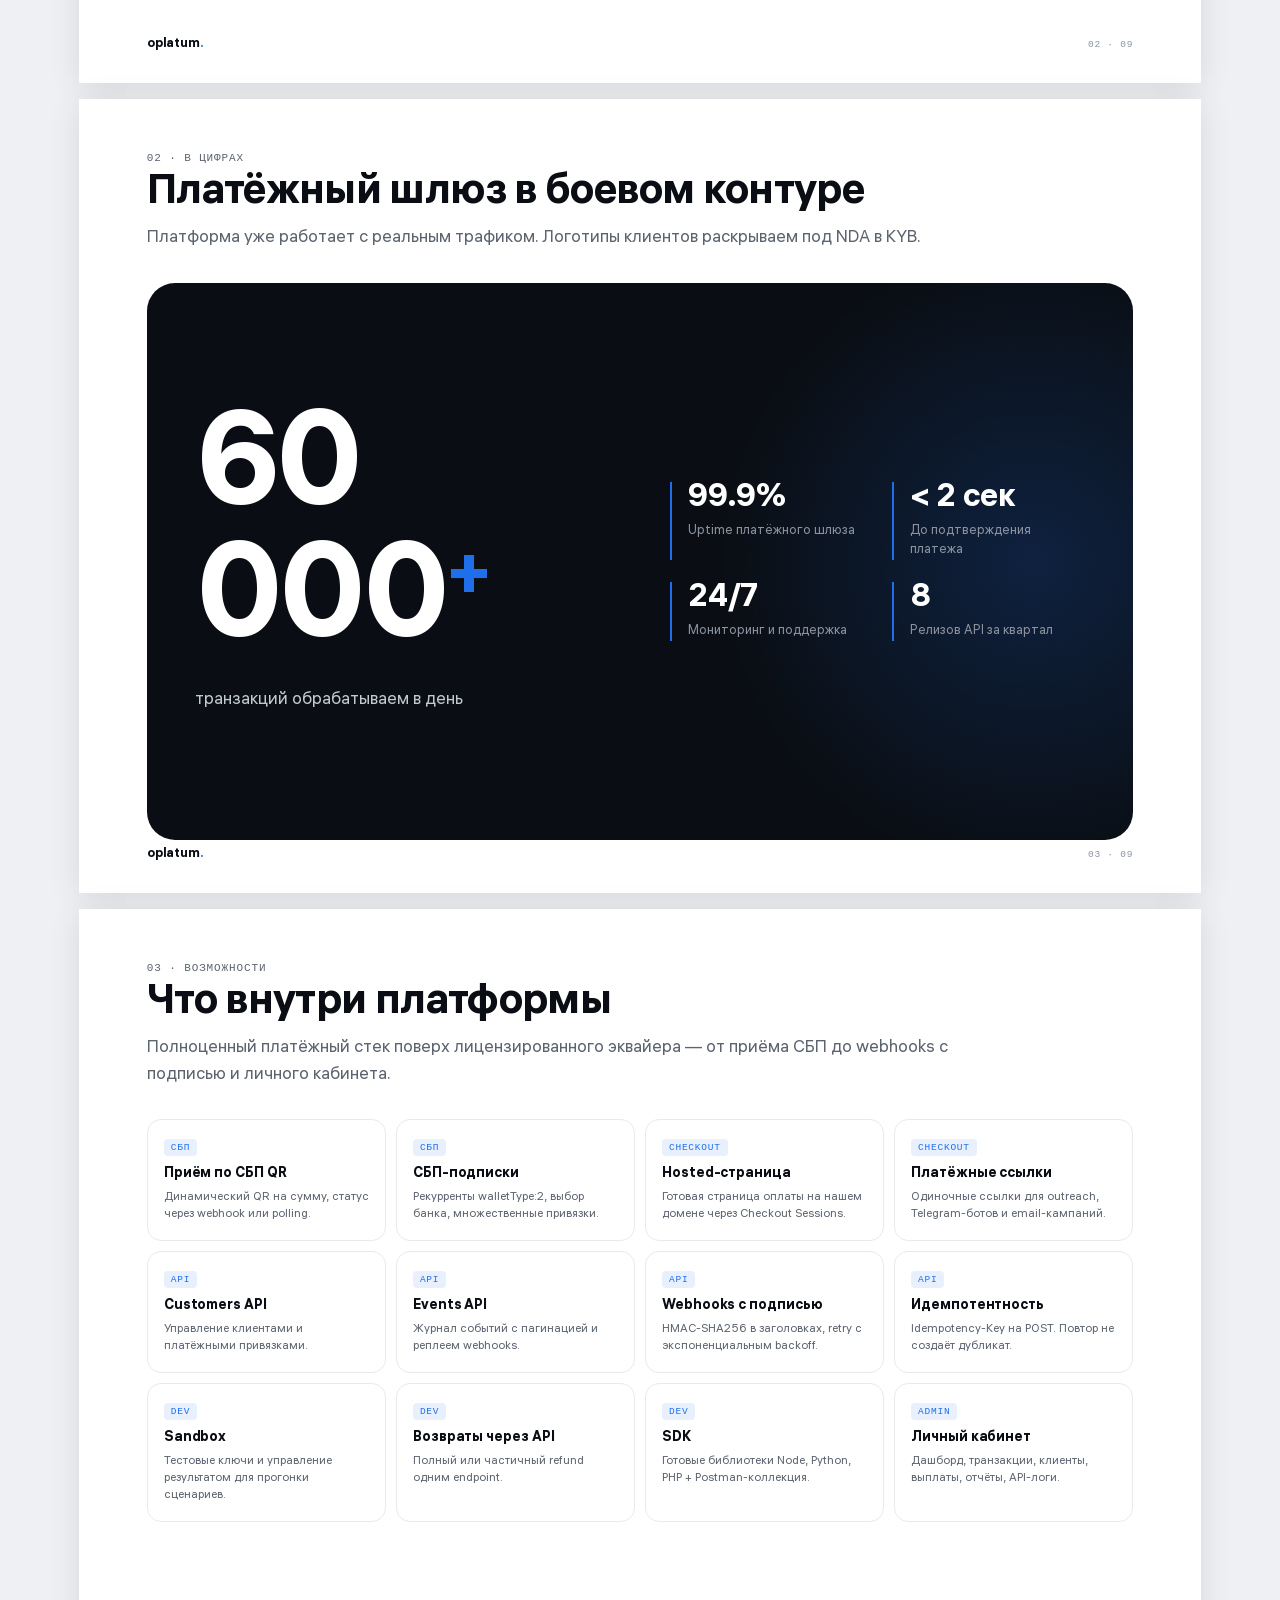
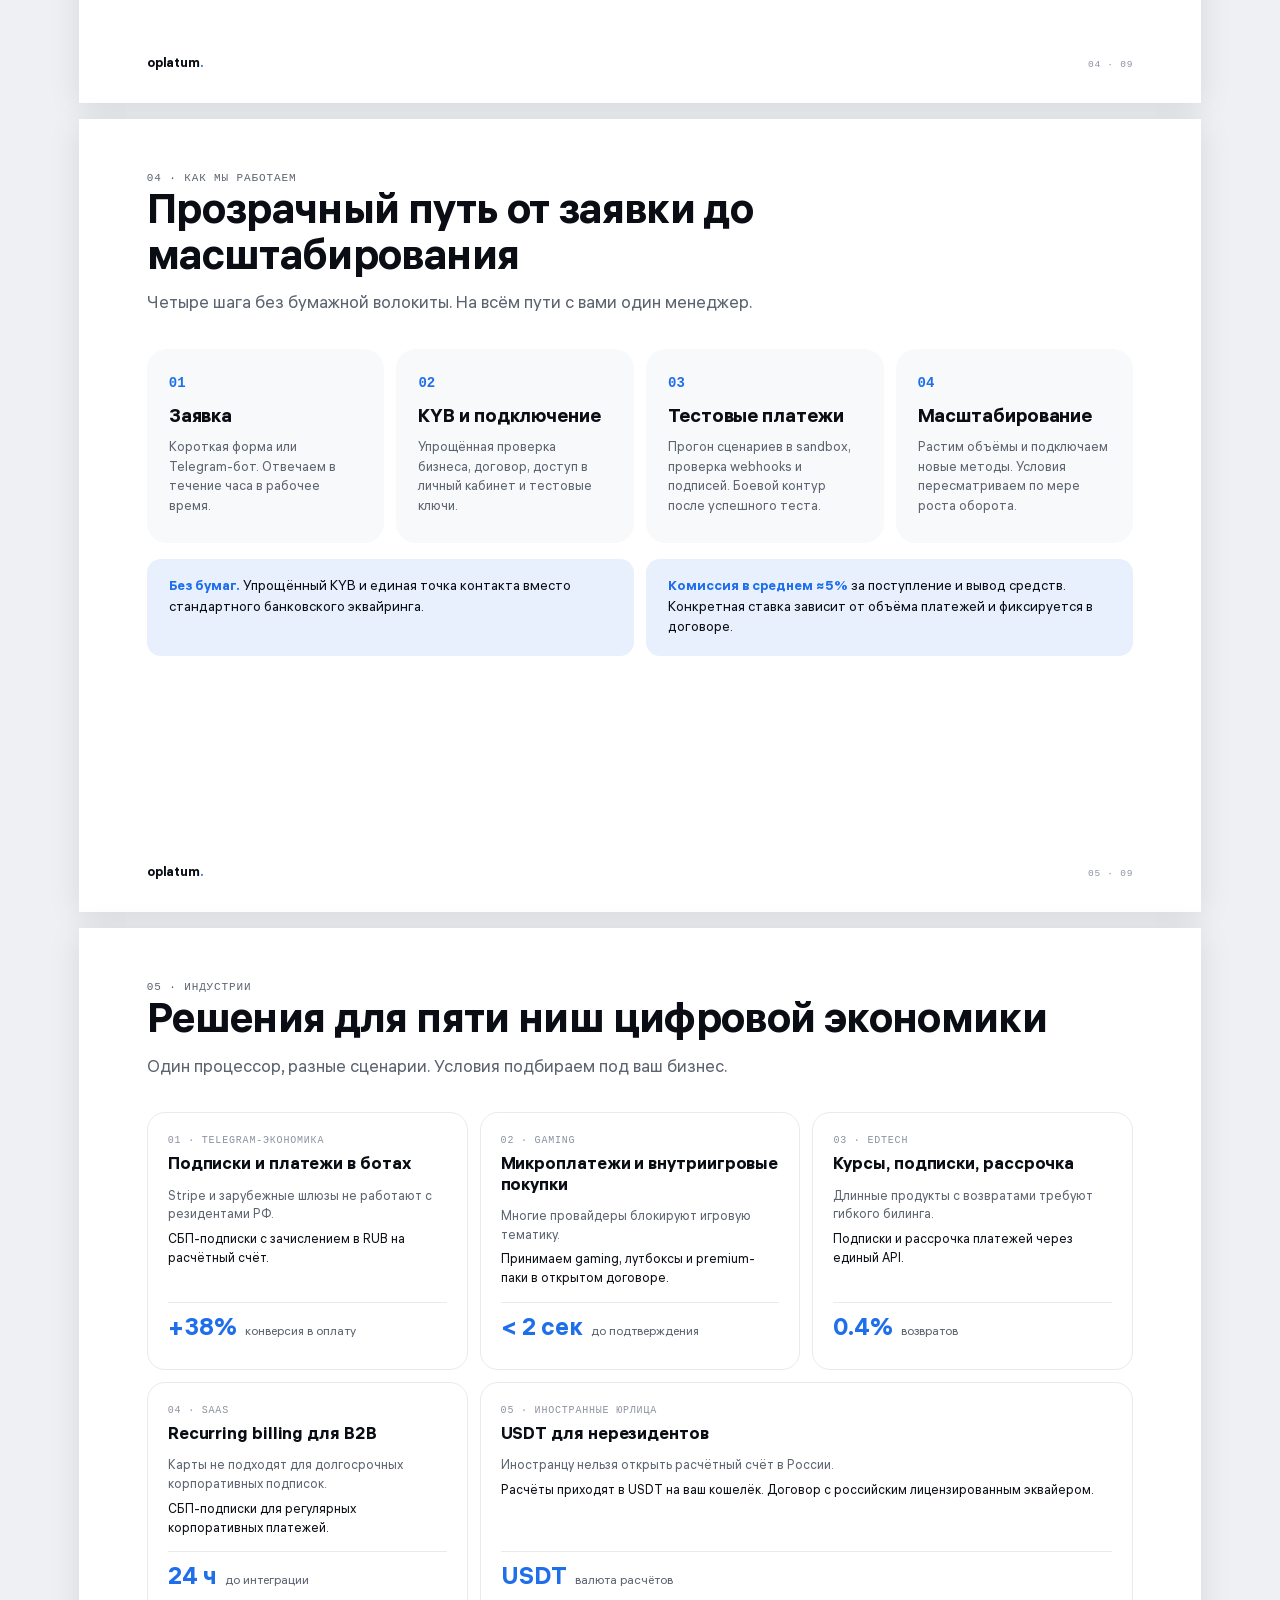
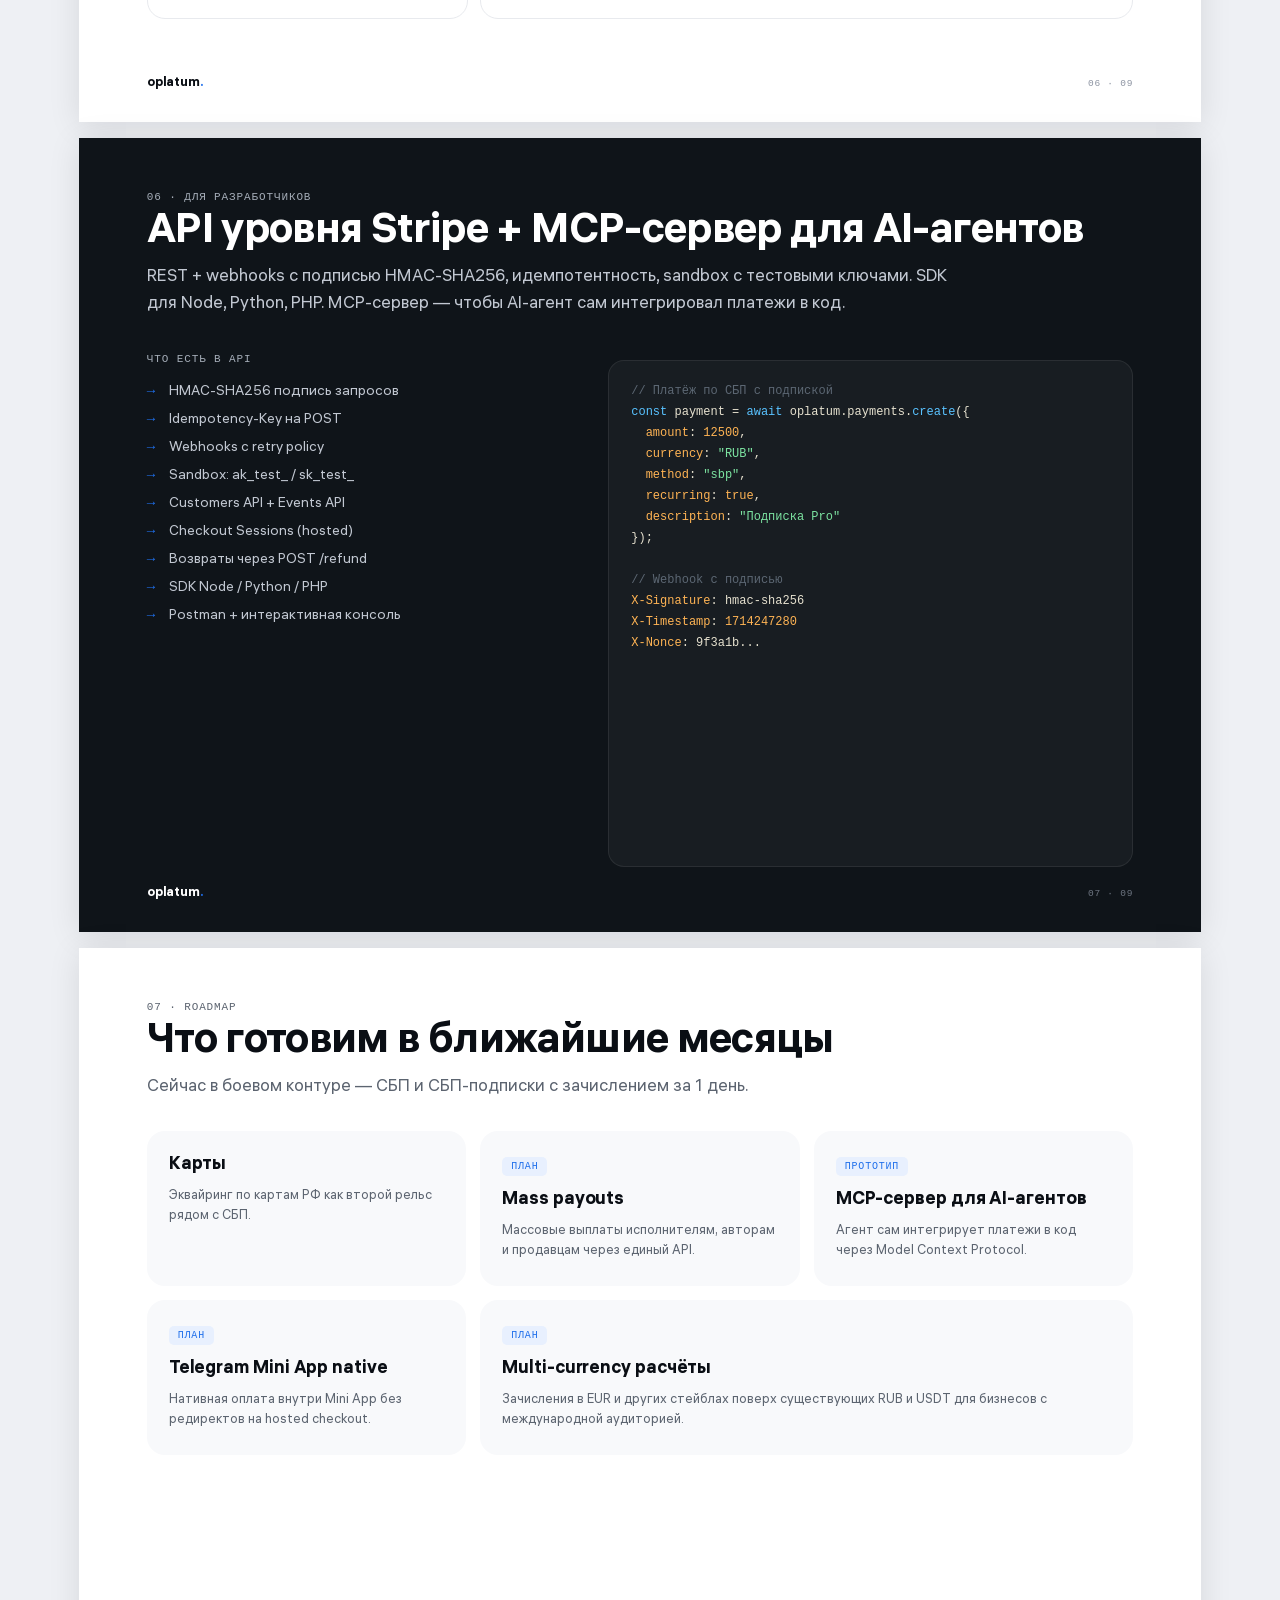
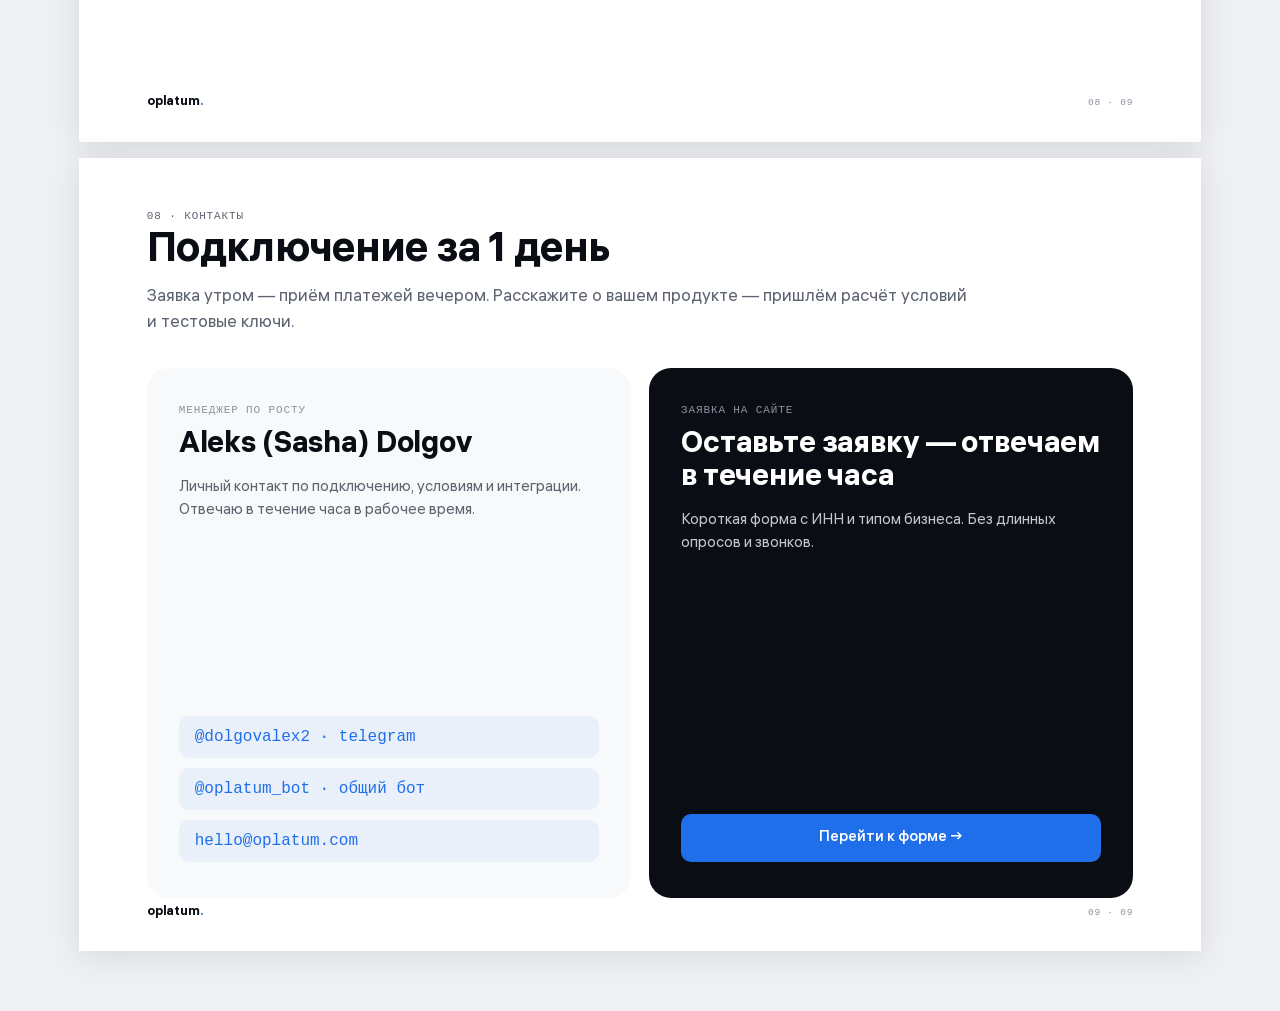
==== commit c1d3ea77: "deck: домен oplatum.com, контакт Sasha, без тарифной сетки - apply CTA → https://oplatum.com/registe" ====
--- a/deck/index.html
+++ b/deck/index.html
@@ -145,30 +145,17 @@
 .feat h3 { font-size: 14px; margin: 0 0 6px; line-height: 1.25; }
 .feat p { font-size: 11.5px; color: var(--text-secondary); line-height: 1.5; }
 
-/* ===== Slide 5 — process steps (3 cols, big) ===== */
-.steps { display: grid; grid-template-columns: repeat(3, 1fr); gap: 18px; }
-.step { background: var(--surface); border-radius: 22px; padding: 32px 28px; }
-.step .n { font-family: var(--font-mono); font-weight: 700; font-size: 16px; color: var(--highlight); margin-bottom: 22px; }
-.step h3 { font-size: 24px; margin: 0 0 12px; }
-.step p { font-size: 15px; color: var(--text-secondary); }
-.steps-note { margin-top: 20px; padding: 22px 28px; background: var(--highlight-soft); border-radius: 14px; }
-.steps-note b { color: var(--highlight); }
-.steps-note { font-size: 15px; color: var(--text); }
-
-/* ===== Slide 6 — pricing ladder (4 cols horizontal) ===== */
-.tariffs { display: grid; grid-template-columns: repeat(4, 1fr); gap: 12px; }
-.tariff { background: var(--surface); border-radius: 20px; padding: 28px 22px; text-align: left; }
-.tariff.featured { background: var(--text); color: #FFF; }
-.tariff .vol { font-family: var(--font-mono); font-size: 11px; color: var(--text-muted); text-transform: uppercase; letter-spacing: 0.06em; margin-bottom: 18px; }
-.tariff.featured .vol { color: #8B92A0; }
-.tariff .rate { font-size: 44px; font-weight: 700; line-height: 1; letter-spacing: -0.02em; color: var(--highlight); margin-bottom: 14px; }
-.tariff .desc { font-size: 13px; color: var(--text-secondary); line-height: 1.5; }
-.tariff.featured .desc { color: #C2C8D2; }
-.pricing-meta { margin-top: 18px; display: grid; grid-template-columns: 1fr 1fr; gap: 28px; }
-.pricing-meta-block .ovl { margin-bottom: 8px; display: block; }
-.pricing-meta-block p { font-size: 14px; color: var(--text-secondary); line-height: 1.55; max-width: 110mm; }
-
-/* ===== Slide 7 — industries (5 cards in 3+2 layout) ===== */
+/* ===== Slide 5 — process steps (4 cols) ===== */
+.steps { display: grid; grid-template-columns: repeat(4, 1fr); gap: 12px; }
+.step { background: var(--surface); border-radius: 20px; padding: 26px 22px; position: relative; }
+.step .n { font-family: var(--font-mono); font-weight: 700; font-size: 14px; color: var(--highlight); margin-bottom: 16px; }
+.step h3 { font-size: 19px; margin: 0 0 10px; line-height: 1.2; }
+.step p { font-size: 13px; color: var(--text-secondary); line-height: 1.5; }
+.steps-meta { margin-top: 16px; display: grid; grid-template-columns: 1fr 1fr; gap: 12px; }
+.steps-meta-block { padding: 18px 22px; background: var(--highlight-soft); border-radius: 14px; font-size: 13.5px; color: var(--text); line-height: 1.5; }
+.steps-meta-block b { color: var(--highlight); }
+
+/* ===== Slide 6 — industries (5 cards in 3+2 layout) ===== */
 .ind-grid { display: grid; grid-template-columns: repeat(3, 1fr); gap: 12px; flex: 1; align-content: start; }
 .ind { background: #FFF; border: 1px solid var(--border); border-radius: 18px; padding: 22px 20px; display: flex; flex-direction: column; }
 .ind .ovl-mini { font-family: var(--font-mono); font-size: 10px; color: var(--text-muted); text-transform: uppercase; letter-spacing: 0.08em; margin-bottom: 10px; }
@@ -241,7 +228,7 @@
 <body>
 
 <div class="deck-toolbar">
-  <span class="hint">10 слайдов · A4 landscape</span>
+  <span class="hint">9 слайдов · A4 landscape</span>
   <a class="btn-download" href="./oplatum-deck.pdf" download="Oplatum-Deck.pdf">Скачать PDF →</a>
 </div>
 
@@ -274,7 +261,7 @@
       </div>
     </div>
   </div>
-  <footer class="slide-foot"><span class="wm">oplatum<span class="dot">.</span></span><span>01 · 10</span></footer>
+  <footer class="slide-foot"><span class="wm">oplatum<span class="dot">.</span></span><span>01 · 09</span></footer>
 </section>
 
 <!-- ===== Slide 2 — TL;DR ===== -->
@@ -306,7 +293,7 @@
       <p>Без бумажной волокиты. Заявка утром — приём платежей вечером. На всём процессе с вами один менеджер.</p>
     </div>
   </div>
-  <footer class="slide-foot"><span class="wm">oplatum<span class="dot">.</span></span><span>02 · 10</span></footer>
+  <footer class="slide-foot"><span class="wm">oplatum<span class="dot">.</span></span><span>02 · 09</span></footer>
 </section>
 
 <!-- ===== Slide 3 — Proof of concept ===== -->
@@ -340,7 +327,7 @@
       </div>
     </div>
   </div>
-  <footer class="slide-foot"><span class="wm">oplatum<span class="dot">.</span></span><span>03 · 10</span></footer>
+  <footer class="slide-foot"><span class="wm">oplatum<span class="dot">.</span></span><span>03 · 09</span></footer>
 </section>
 
 <!-- ===== Slide 4 — Features ===== -->
@@ -364,71 +351,33 @@
     <div class="feat"><div class="tag">Dev</div><h3>SDK</h3><p>Готовые библиотеки Node, Python, PHP + Postman-коллекция.</p></div>
     <div class="feat"><div class="tag">Admin</div><h3>Личный кабинет</h3><p>Дашборд, транзакции, клиенты, выплаты, отчёты, API-логи.</p></div>
   </div>
-  <footer class="slide-foot"><span class="wm">oplatum<span class="dot">.</span></span><span>04 · 10</span></footer>
+  <footer class="slide-foot"><span class="wm">oplatum<span class="dot">.</span></span><span>04 · 09</span></footer>
 </section>
 
 <!-- ===== Slide 5 — Process ===== -->
 <section class="slide">
   <div class="slide-head">
     <span class="ovl">04 · Как мы работаем</span>
-    <h2>От заявки до первого платежа — один день</h2>
-    <p class="lead">Без бумаг и долгих согласований. На всём пути с вами один менеджер.</p>
+    <h2>Прозрачный путь от заявки до масштабирования</h2>
+    <p class="lead">Четыре шага без бумажной волокиты. На всём пути с вами один менеджер.</p>
   </div>
   <div class="steps">
-    <div class="step"><div class="n">01</div><h3>Оставить заявку</h3><p>Короткая форма или Telegram-бот. Отвечаем в течение часа в рабочее время.</p></div>
-    <div class="step"><div class="n">02</div><h3>Получить ключи</h3><p>Выдаём тестовые ключи песочницы. Команда разработки начинает интеграцию.</p></div>
-    <div class="step"><div class="n">03</div><h3>Принимать платежи</h3><p>После короткой проверки переводим в боевой контур. Зачисление — на следующий день.</p></div>
-  </div>
-  <div class="steps-note"><b>Не нужно</b> готовить пачку документов и ждать недели согласования — упрощённый KYB и единая точка контакта.</div>
-  <footer class="slide-foot"><span class="wm">oplatum<span class="dot">.</span></span><span>05 · 10</span></footer>
-</section>
-
-<!-- ===== Slide 6 — Pricing ===== -->
-<section class="slide">
-  <div class="slide-head">
-    <span class="ovl">05 · Тарифы</span>
-    <h2>Прозрачная сетка по обороту</h2>
-    <p class="lead">Чем больше оборот — тем меньше комиссия. Все ставки публичны и фиксируются в договоре.</p>
-  </div>
-  <div class="tariffs">
-    <div class="tariff">
-      <div class="vol">До 10 млн ₽/мес</div>
-      <div class="rate">6%</div>
-      <div class="desc">Стартовая ставка для малого оборота</div>
-    </div>
-    <div class="tariff">
-      <div class="vol">10–20 млн ₽/мес</div>
-      <div class="rate">5.5%</div>
-      <div class="desc">Средний уровень оборота</div>
-    </div>
-    <div class="tariff">
-      <div class="vol">20–50 млн ₽/мес</div>
-      <div class="rate">4.5%</div>
-      <div class="desc">Высокий оборот</div>
-    </div>
-    <div class="tariff featured">
-      <div class="vol">От 50 млн ₽/мес</div>
-      <div class="rate">от 4%</div>
-      <div class="desc">Индивидуальные условия для крупного оборота</div>
-    </div>
-  </div>
-  <div class="pricing-meta">
-    <div class="pricing-meta-block">
-      <span class="ovl">Что входит в ставку</span>
-      <p>Приём СБП и подписок, расчёты в RUB и USDT, API уровня Stripe, sandbox, личный кабинет, поддержка 24/7, персональный менеджер.</p>
-    </div>
-    <div class="pricing-meta-block">
-      <span class="ovl">Без скрытых строк</span>
-      <p>Setup-fee — 0 ₽. Изменения тарифа только по обновлённому договору. Возвраты и рефанды не считаются как двойная комиссия.</p>
-    </div>
-  </div>
-  <footer class="slide-foot"><span class="wm">oplatum<span class="dot">.</span></span><span>06 · 10</span></footer>
-</section>
-
-<!-- ===== Slide 7 — Industries ===== -->
-<section class="slide">
-  <div class="slide-head">
-    <span class="ovl">06 · Индустрии</span>
+    <div class="step"><div class="n">01</div><h3>Заявка</h3><p>Короткая форма или Telegram-бот. Отвечаем в течение часа в рабочее время.</p></div>
+    <div class="step"><div class="n">02</div><h3>KYB и подключение</h3><p>Упрощённая проверка бизнеса, договор, доступ в личный кабинет и тестовые ключи.</p></div>
+    <div class="step"><div class="n">03</div><h3>Тестовые платежи</h3><p>Прогон сценариев в sandbox, проверка webhooks и подписей. Боевой контур после успешного теста.</p></div>
+    <div class="step"><div class="n">04</div><h3>Масштабирование</h3><p>Растим объёмы и подключаем новые методы. Условия пересматриваем по мере роста оборота.</p></div>
+  </div>
+  <div class="steps-meta">
+    <div class="steps-meta-block"><b>Без бумаг.</b> Упрощённый KYB и единая точка контакта вместо стандартного банковского эквайринга.</div>
+    <div class="steps-meta-block"><b>Комиссия в среднем ≈5%</b> за поступление и вывод средств. Конкретная ставка зависит от объёма платежей и фиксируется в договоре.</div>
+  </div>
+  <footer class="slide-foot"><span class="wm">oplatum<span class="dot">.</span></span><span>05 · 09</span></footer>
+</section>
+
+<!-- ===== Slide 6 — Industries ===== -->
+<section class="slide">
+  <div class="slide-head">
+    <span class="ovl">05 · Индустрии</span>
     <h2>Решения для пяти ниш цифровой экономики</h2>
     <p class="lead">Один процессор, разные сценарии. Условия подбираем под ваш бизнес.</p>
   </div>
@@ -469,13 +418,13 @@
       <div class="metric">USDT<span>валюта расчётов</span></div>
     </div>
   </div>
-  <footer class="slide-foot"><span class="wm">oplatum<span class="dot">.</span></span><span>07 · 10</span></footer>
+  <footer class="slide-foot"><span class="wm">oplatum<span class="dot">.</span></span><span>06 · 09</span></footer>
 </section>
 
 <!-- ===== Slide 8 — Dev (dark) ===== -->
 <section class="slide dark">
   <div class="slide-head">
-    <span class="ovl">07 · Для разработчиков</span>
+    <span class="ovl">06 · Для разработчиков</span>
     <h2 style="color: #FFF;">API уровня Stripe + MCP-сервер для AI-агентов</h2>
     <p class="lead">REST + webhooks с подписью HMAC-SHA256, идемпотентность, sandbox с тестовыми ключами. SDK для Node, Python, PHP. MCP-сервер — чтобы AI-агент сам интегрировал платежи в код.</p>
   </div>
@@ -508,13 +457,13 @@
 <span class="key">X-Timestamp</span>: <span class="num">1714247280</span>
 <span class="key">X-Nonce</span>: 9f3a1b...</pre>
   </div>
-  <footer class="slide-foot"><span class="wm">oplatum<span class="dot">.</span></span><span>08 · 10</span></footer>
+  <footer class="slide-foot"><span class="wm">oplatum<span class="dot">.</span></span><span>07 · 09</span></footer>
 </section>
 
 <!-- ===== Slide 9 — Roadmap ===== -->
 <section class="slide">
   <div class="slide-head">
-    <span class="ovl">08 · Roadmap</span>
+    <span class="ovl">07 · Roadmap</span>
     <h2>Что готовим в ближайшие месяцы</h2>
     <p class="lead">Сейчас в боевом контуре — СБП и СБП-подписки с зачислением за 1 день.</p>
   </div>
@@ -525,24 +474,25 @@
     <div class="rm-card"><div class="stt">План</div><h3>Telegram Mini App native</h3><p>Нативная оплата внутри Mini App без редиректов на hosted checkout.</p></div>
     <div class="rm-card" style="grid-column: span 2;"><div class="stt">План</div><h3>Multi-currency расчёты</h3><p>Зачисления в EUR и других стейблах поверх существующих RUB и USDT для бизнесов с международной аудиторией.</p></div>
   </div>
-  <footer class="slide-foot"><span class="wm">oplatum<span class="dot">.</span></span><span>09 · 10</span></footer>
+  <footer class="slide-foot"><span class="wm">oplatum<span class="dot">.</span></span><span>08 · 09</span></footer>
 </section>
 
 <!-- ===== Slide 10 — Contacts / CTA ===== -->
 <section class="slide">
   <div class="slide-head">
-    <span class="ovl">09 · Контакты</span>
+    <span class="ovl">08 · Контакты</span>
     <h2>Подключение за 1 день</h2>
     <p class="lead">Заявка утром — приём платежей вечером. Расскажите о вашем продукте — пришлём расчёт условий и тестовые ключи.</p>
   </div>
   <div class="contacts">
     <div class="contact-block">
-      <div class="ovl-mini">Прямой контакт</div>
-      <h3>Telegram-бот и почта</h3>
-      <p>Менеджер открывает условия в течение часа в рабочее время.</p>
+      <div class="ovl-mini">Менеджер по росту</div>
+      <h3>Aleks (Sasha) Dolgov</h3>
+      <p>Личный контакт по подключению, условиям и интеграции. Отвечаю в течение часа в рабочее время.</p>
       <div class="contact-list">
-        <a href="https://t.me/oplatum_bot">@oplatum_bot</a>
-        <a href="mailto:hello@oplatum.ru">hello@oplatum.ru</a>
+        <a href="https://t.me/dolgovalex2">@dolgovalex2 · telegram</a>
+        <a href="https://t.me/oplatum_bot">@oplatum_bot · общий бот</a>
+        <a href="mailto:hello@oplatum.com">hello@oplatum.com</a>
       </div>
     </div>
     <div class="contact-block cta-final">
@@ -550,11 +500,11 @@
       <h3>Оставьте заявку — отвечаем в течение часа</h3>
       <p>Короткая форма с ИНН и типом бизнеса. Без длинных опросов и звонков.</p>
       <div class="contact-list">
-        <a href="https://dolgovalexskipp.github.io/oplatum-landing/#apply">Перейти к форме →</a>
-      </div>
-    </div>
-  </div>
-  <footer class="slide-foot"><span class="wm">oplatum<span class="dot">.</span></span><span>10 · 10</span></footer>
+        <a href="https://oplatum.com/register">Перейти к форме →</a>
+      </div>
+    </div>
+  </div>
+  <footer class="slide-foot"><span class="wm">oplatum<span class="dot">.</span></span><span>09 · 09</span></footer>
 </section>
 
 </div>
